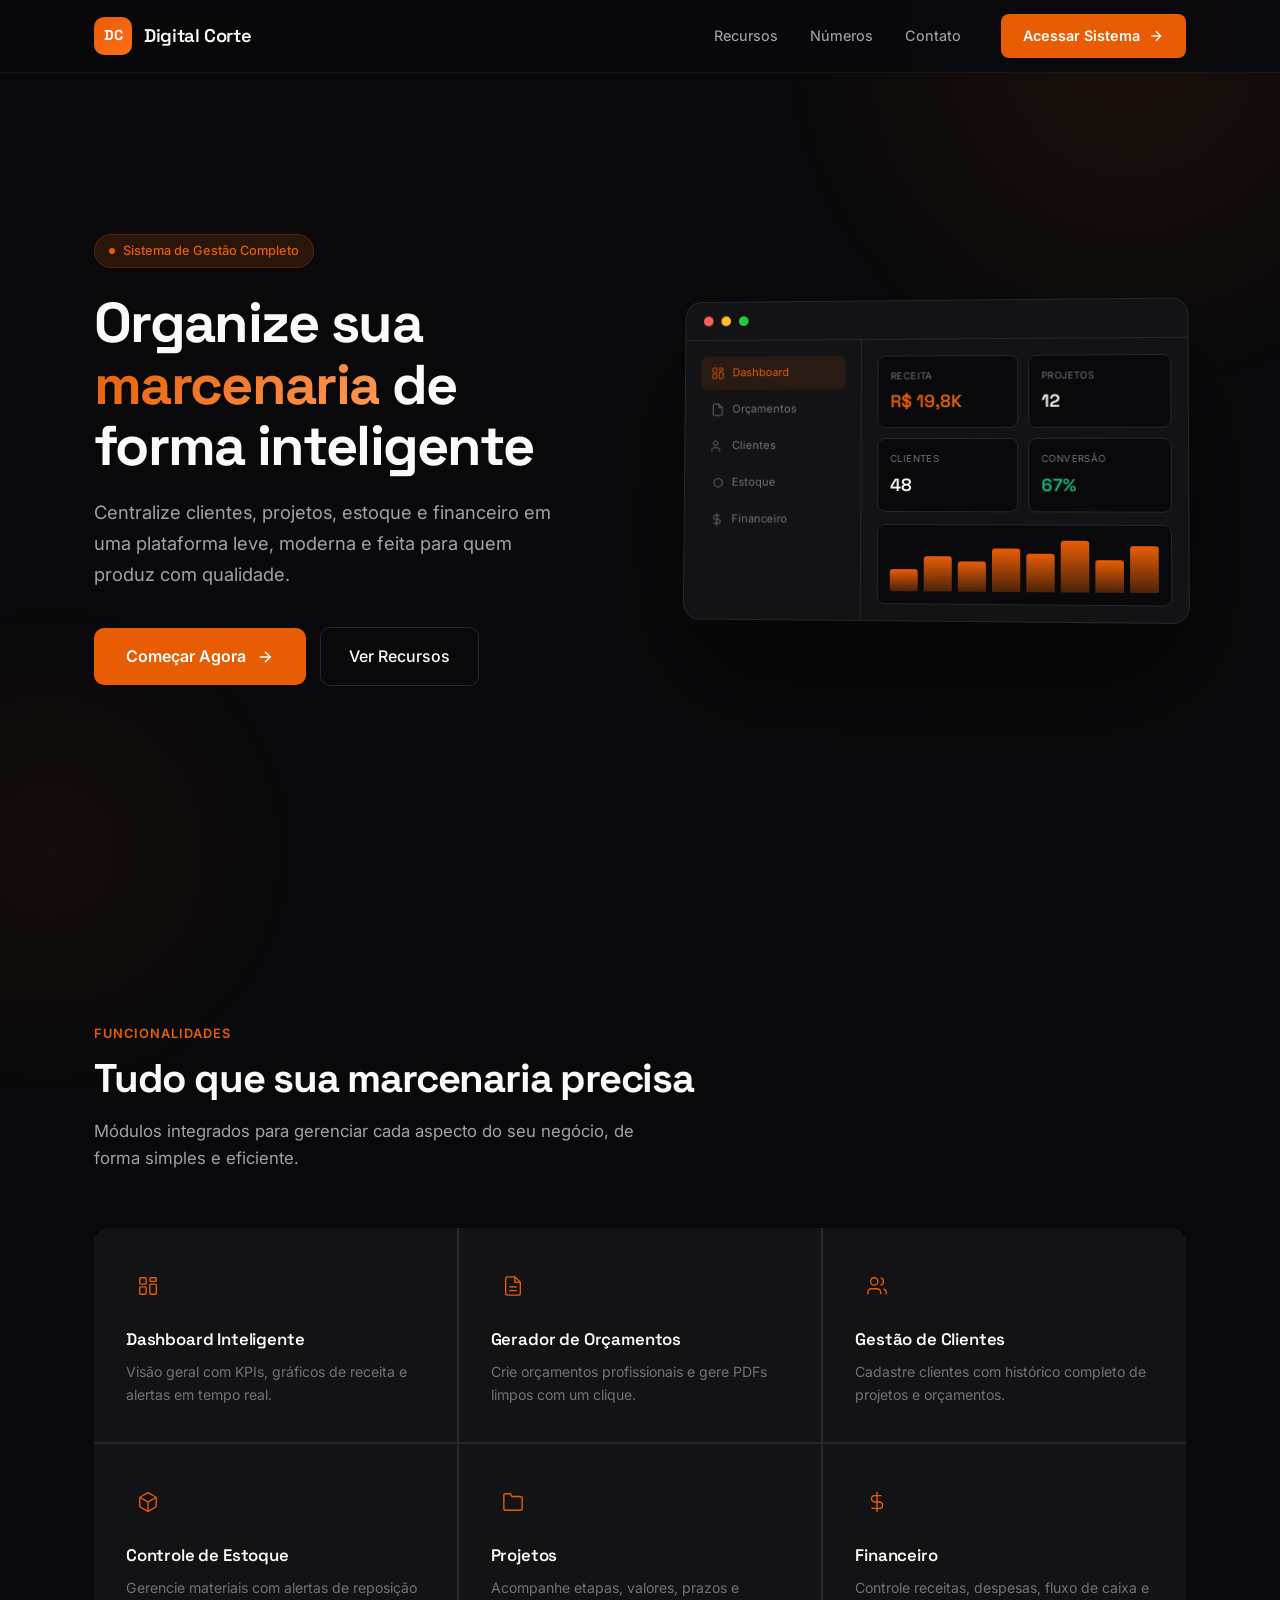
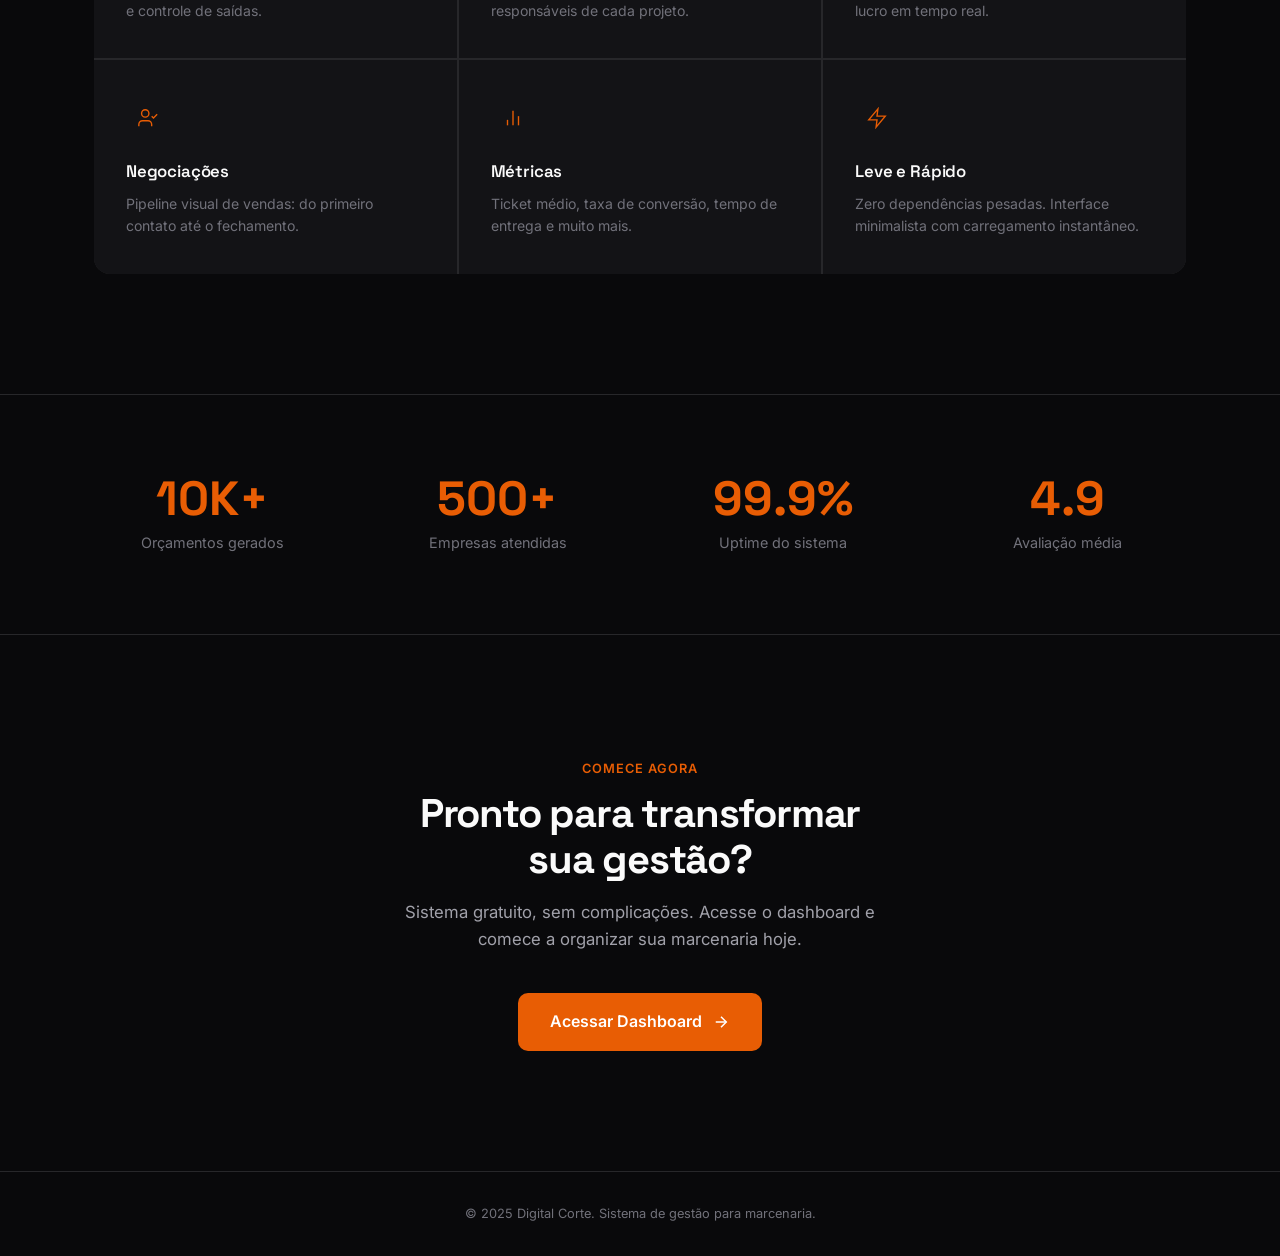
==== index.html @ cd171e59 "Fix: Adicionando pastas modules e shared faltantes para deploy" ====
<!DOCTYPE html>
<html lang="pt-BR">
<head>
    <meta charset="UTF-8">
    <meta name="viewport" content="width=device-width, initial-scale=1.0">
    <title>Digital Corte — Sistema de Gestão para Marcenaria</title>
    <meta name="description" content="Gerencie sua marcenaria com eficiência. Controle clientes, projetos, estoque, financeiro e orçamentos em um sistema moderno, leve e profissional.">
    <link rel="stylesheet" href="landing.css">
</head>
<body>
    <div class="ambient-glow"></div>
    <div class="ambient-glow-2"></div>

    <!-- Header -->
    <header class="landing-header">
        <div class="container">
            <a href="#" class="landing-logo">
                <div class="landing-logo-mark">DC</div>
                <span class="landing-logo-text">Digital Corte</span>
            </a>
            <nav class="landing-nav">
                <ul class="landing-nav-links">
                    <li><a href="#features">Recursos</a></li>
                    <li><a href="#stats">Números</a></li>
                    <li><a href="#cta">Contato</a></li>
                </ul>
                <a href="dashboard.html" class="landing-cta-btn">
                    Acessar Sistema
                    <svg viewBox="0 0 24 24" width="16" height="16" fill="none" stroke="currentColor" stroke-width="2"><path d="M5 12h14"/><path d="m12 5 7 7-7 7"/></svg>
                </a>
            </nav>
        </div>
    </header>

    <!-- Hero -->
    <section class="hero">
        <div class="container">
            <div class="hero-inner">
                <div class="hero-text">
                    <div class="hero-badge">Sistema de Gestão Completo</div>
                    <h1>Organize sua <span class="gradient-text">marcenaria</span> de forma inteligente</h1>
                    <p class="hero-desc">Centralize clientes, projetos, estoque e financeiro em uma plataforma leve, moderna e feita para quem produz com qualidade.</p>
                    <div class="hero-actions">
                        <a href="dashboard.html" class="btn-hero-primary">
                            Começar Agora
                            <svg viewBox="0 0 24 24" fill="none" stroke="currentColor" stroke-width="2"><path d="M5 12h14"/><path d="m12 5 7 7-7 7"/></svg>
                        </a>
                        <a href="#features" class="btn-hero-secondary">
                            Ver Recursos
                        </a>
                    </div>
                </div>
                <div class="hero-visual">
                    <div class="hero-mockup">
                        <div class="mockup-titlebar">
                            <span class="mockup-dot dot-r"></span>
                            <span class="mockup-dot dot-y"></span>
                            <span class="mockup-dot dot-g"></span>
                        </div>
                        <div class="mockup-content">
                            <div class="mockup-sidebar">
                                <div class="mockup-nav-item active">
                                    <svg viewBox="0 0 24 24" width="14" height="14" fill="none" stroke="currentColor" stroke-width="1.5"><rect x="3" y="3" width="7" height="7" rx="1"/><rect x="14" y="3" width="7" height="4" rx="1"/><rect x="14" y="10" width="7" height="11" rx="1"/><rect x="3" y="13" width="7" height="8" rx="1"/></svg>
                                    Dashboard
                                </div>
                                <div class="mockup-nav-item">
                                    <svg viewBox="0 0 24 24" width="14" height="14" fill="none" stroke="currentColor" stroke-width="1.5"><path d="M14 2H6a2 2 0 0 0-2 2v16a2 2 0 0 0 2 2h12a2 2 0 0 0 2-2V8Z"/><path d="M14 2v6h6"/></svg>
                                    Orçamentos
                                </div>
                                <div class="mockup-nav-item">
                                    <svg viewBox="0 0 24 24" width="14" height="14" fill="none" stroke="currentColor" stroke-width="1.5"><path d="M16 21v-2a4 4 0 0 0-4-4H6a4 4 0 0 0-4 4v2"/><circle cx="9" cy="7" r="4"/></svg>
                                    Clientes
                                </div>
                                <div class="mockup-nav-item">
                                    <svg viewBox="0 0 24 24" width="14" height="14" fill="none" stroke="currentColor" stroke-width="1.5"><path d="M21 16V8l-7-4-7 4v8l7 4 7-4z"/></svg>
                                    Estoque
                                </div>
                                <div class="mockup-nav-item">
                                    <svg viewBox="0 0 24 24" width="14" height="14" fill="none" stroke="currentColor" stroke-width="1.5"><line x1="12" y1="1" x2="12" y2="23"/><path d="M17 5H9.5a3.5 3.5 0 0 0 0 7h5a3.5 3.5 0 0 1 0 7H6"/></svg>
                                    Financeiro
                                </div>
                            </div>
                            <div class="mockup-main">
                                <div class="mockup-kpis">
                                    <div class="mockup-kpi">
                                        <div class="mockup-kpi-label">Receita</div>
                                        <div class="mockup-kpi-value" style="color:var(--accent)">R$ 19,8K</div>
                                    </div>
                                    <div class="mockup-kpi">
                                        <div class="mockup-kpi-label">Projetos</div>
                                        <div class="mockup-kpi-value">12</div>
                                    </div>
                                    <div class="mockup-kpi">
                                        <div class="mockup-kpi-label">Clientes</div>
                                        <div class="mockup-kpi-value">48</div>
                                    </div>
                                    <div class="mockup-kpi">
                                        <div class="mockup-kpi-label">Conversão</div>
                                        <div class="mockup-kpi-value" style="color:#10b981">67%</div>
                                    </div>
                                </div>
                                <div class="mockup-chart">
                                    <div class="mockup-bar" style="height:40%"></div>
                                    <div class="mockup-bar" style="height:65%;animation-delay:0.1s"></div>
                                    <div class="mockup-bar" style="height:55%;animation-delay:0.2s"></div>
                                    <div class="mockup-bar" style="height:80%;animation-delay:0.3s"></div>
                                    <div class="mockup-bar" style="height:70%;animation-delay:0.4s"></div>
                                    <div class="mockup-bar" style="height:95%;animation-delay:0.5s"></div>
                                    <div class="mockup-bar" style="height:60%;animation-delay:0.6s"></div>
                                    <div class="mockup-bar" style="height:85%;animation-delay:0.7s"></div>
                                </div>
                            </div>
                        </div>
                    </div>
                </div>
            </div>
        </div>
    </section>

    <!-- Features -->
    <section class="features" id="features">
        <div class="container">
            <div class="section-label">Funcionalidades</div>
            <h2 class="section-title">Tudo que sua marcenaria precisa</h2>
            <p class="section-desc">Módulos integrados para gerenciar cada aspecto do seu negócio, de forma simples e eficiente.</p>

            <div class="features-grid">
                <div class="feature-item">
                    <div class="feature-item-icon">
                        <svg viewBox="0 0 24 24" fill="none" stroke="currentColor" stroke-width="1.5"><rect x="3" y="3" width="7" height="7" rx="1"/><rect x="14" y="3" width="7" height="4" rx="1"/><rect x="14" y="10" width="7" height="11" rx="1"/><rect x="3" y="13" width="7" height="8" rx="1"/></svg>
                    </div>
                    <h3>Dashboard Inteligente</h3>
                    <p>Visão geral com KPIs, gráficos de receita e alertas em tempo real.</p>
                </div>
                <div class="feature-item">
                    <div class="feature-item-icon">
                        <svg viewBox="0 0 24 24" fill="none" stroke="currentColor" stroke-width="1.5"><path d="M14 2H6a2 2 0 0 0-2 2v16a2 2 0 0 0 2 2h12a2 2 0 0 0 2-2V8Z"/><path d="M14 2v6h6"/><path d="M16 13H8"/><path d="M16 17H8"/></svg>
                    </div>
                    <h3>Gerador de Orçamentos</h3>
                    <p>Crie orçamentos profissionais e gere PDFs limpos com um clique.</p>
                </div>
                <div class="feature-item">
                    <div class="feature-item-icon">
                        <svg viewBox="0 0 24 24" fill="none" stroke="currentColor" stroke-width="1.5"><path d="M16 21v-2a4 4 0 0 0-4-4H6a4 4 0 0 0-4 4v2"/><circle cx="9" cy="7" r="4"/><path d="M22 21v-2a4 4 0 0 0-3-3.87"/><path d="M16 3.13a4 4 0 0 1 0 7.75"/></svg>
                    </div>
                    <h3>Gestão de Clientes</h3>
                    <p>Cadastre clientes com histórico completo de projetos e orçamentos.</p>
                </div>
                <div class="feature-item">
                    <div class="feature-item-icon">
                        <svg viewBox="0 0 24 24" fill="none" stroke="currentColor" stroke-width="1.5"><path d="M21 16V8a2 2 0 0 0-1-1.73l-7-4a2 2 0 0 0-2 0l-7 4A2 2 0 0 0 3 8v8a2 2 0 0 0 1 1.73l7 4a2 2 0 0 0 2 0l7-4A2 2 0 0 0 21 16Z"/><path d="m3.27 6.96 8.73 5.05 8.73-5.05"/><path d="M12 22.08V12"/></svg>
                    </div>
                    <h3>Controle de Estoque</h3>
                    <p>Gerencie materiais com alertas de reposição e controle de saídas.</p>
                </div>
                <div class="feature-item">
                    <div class="feature-item-icon">
                        <svg viewBox="0 0 24 24" fill="none" stroke="currentColor" stroke-width="1.5"><path d="M22 19a2 2 0 0 1-2 2H4a2 2 0 0 1-2-2V5a2 2 0 0 1 2-2h5l2 3h9a2 2 0 0 1 2 2z"/></svg>
                    </div>
                    <h3>Projetos</h3>
                    <p>Acompanhe etapas, valores, prazos e responsáveis de cada projeto.</p>
                </div>
                <div class="feature-item">
                    <div class="feature-item-icon">
                        <svg viewBox="0 0 24 24" fill="none" stroke="currentColor" stroke-width="1.5"><line x1="12" y1="1" x2="12" y2="23"/><path d="M17 5H9.5a3.5 3.5 0 0 0 0 7h5a3.5 3.5 0 0 1 0 7H6"/></svg>
                    </div>
                    <h3>Financeiro</h3>
                    <p>Controle receitas, despesas, fluxo de caixa e lucro em tempo real.</p>
                </div>
                <div class="feature-item">
                    <div class="feature-item-icon">
                        <svg viewBox="0 0 24 24" fill="none" stroke="currentColor" stroke-width="1.5"><path d="M16 21v-2a4 4 0 0 0-4-4H6a4 4 0 0 0-4 4v2"/><circle cx="9" cy="7" r="4"/><path d="m22 8-4 4-2-2"/></svg>
                    </div>
                    <h3>Negociações</h3>
                    <p>Pipeline visual de vendas: do primeiro contato até o fechamento.</p>
                </div>
                <div class="feature-item">
                    <div class="feature-item-icon">
                        <svg viewBox="0 0 24 24" fill="none" stroke="currentColor" stroke-width="1.5"><path d="M18 20V10"/><path d="M12 20V4"/><path d="M6 20v-6"/></svg>
                    </div>
                    <h3>Métricas</h3>
                    <p>Ticket médio, taxa de conversão, tempo de entrega e muito mais.</p>
                </div>
                <div class="feature-item">
                    <div class="feature-item-icon">
                        <svg viewBox="0 0 24 24" fill="none" stroke="currentColor" stroke-width="1.5"><path d="M13 2 3 14h9l-1 8 10-12h-9l1-8z"/></svg>
                    </div>
                    <h3>Leve e Rápido</h3>
                    <p>Zero dependências pesadas. Interface minimalista com carregamento instantâneo.</p>
                </div>
            </div>
        </div>
    </section>

    <!-- Stats -->
    <section class="stats" id="stats">
        <div class="container">
            <div class="stats-grid">
                <div>
                    <div class="stat-number">10K+</div>
                    <div class="stat-desc">Orçamentos gerados</div>
                </div>
                <div>
                    <div class="stat-number">500+</div>
                    <div class="stat-desc">Empresas atendidas</div>
                </div>
                <div>
                    <div class="stat-number">99.9%</div>
                    <div class="stat-desc">Uptime do sistema</div>
                </div>
                <div>
                    <div class="stat-number">4.9</div>
                    <div class="stat-desc">Avaliação média</div>
                </div>
            </div>
        </div>
    </section>

    <!-- CTA -->
    <section class="cta" id="cta">
        <div class="container">
            <div class="section-label" style="justify-content:center">Comece Agora</div>
            <h2 class="section-title">Pronto para transformar<br>sua gestão?</h2>
            <p class="section-desc">Sistema gratuito, sem complicações. Acesse o dashboard e comece a organizar sua marcenaria hoje.</p>
            <a href="dashboard.html" class="btn-hero-primary">
                Acessar Dashboard
                <svg viewBox="0 0 24 24" fill="none" stroke="currentColor" stroke-width="2"><path d="M5 12h14"/><path d="m12 5 7 7-7 7"/></svg>
            </a>
        </div>
    </section>

    <!-- Footer -->
    <footer class="landing-footer">
        <div class="container">
            <p>© 2025 Digital Corte. Sistema de gestão para marcenaria.</p>
        </div>
    </footer>
</body>
</html>
---- landing.css ----
/* ===========================================
   DIGITAL CORTE — Landing Page Styles
   =========================================== */

@import url('https://fonts.googleapis.com/css2?family=Inter:wght@300;400;500;600;700&family=Space+Grotesk:wght@500;600;700&display=swap');

:root {
  --bg: #09090b;
  --surface: #131316;
  --border: #27272a;
  --accent: #e85d04;
  --accent-hover: #ff6d1a;
  --accent-glow: rgba(232, 93, 4, 0.15);
  --text: #fafafa;
  --text-secondary: #a1a1aa;
  --text-muted: #71717a;
}

*, *::before, *::after {
  margin: 0; padding: 0; box-sizing: border-box;
}

html {
  font-size: 16px;
  scroll-behavior: smooth;
}

body {
  font-family: 'Inter', -apple-system, BlinkMacSystemFont, sans-serif;
  background: var(--bg);
  color: var(--text);
  line-height: 1.6;
  overflow-x: hidden;
  -webkit-font-smoothing: antialiased;
}

.container {
  max-width: 1140px;
  margin: 0 auto;
  padding: 0 24px;
}

/* ── Ambient Effects ── */
.ambient-glow {
  position: fixed;
  width: 700px;
  height: 700px;
  background: radial-gradient(circle, rgba(232, 93, 4, 0.08) 0%, transparent 70%);
  top: -300px;
  right: -200px;
  pointer-events: none;
  z-index: 0;
}

.ambient-glow-2 {
  position: fixed;
  width: 500px;
  height: 500px;
  background: radial-gradient(circle, rgba(232, 93, 4, 0.05) 0%, transparent 70%);
  bottom: -200px;
  left: -200px;
  pointer-events: none;
  z-index: 0;
}

/* ── Header ── */
.landing-header {
  position: fixed;
  top: 0; left: 0; right: 0;
  z-index: 100;
  background: rgba(9, 9, 11, 0.85);
  backdrop-filter: blur(20px);
  border-bottom: 1px solid rgba(39, 39, 42, 0.5);
}

.landing-header .container {
  display: flex;
  align-items: center;
  justify-content: space-between;
  height: 72px;
}

.landing-logo {
  display: flex;
  align-items: center;
  gap: 12px;
  text-decoration: none;
}

.landing-logo-mark {
  width: 38px;
  height: 38px;
  background: linear-gradient(135deg, var(--accent), var(--accent-hover));
  border-radius: 10px;
  display: flex;
  align-items: center;
  justify-content: center;
  font-family: 'Space Grotesk', sans-serif;
  font-weight: 700;
  font-size: 0.9rem;
  color: white;
}

.landing-logo-text {
  font-family: 'Space Grotesk', sans-serif;
  font-weight: 600;
  font-size: 1.15rem;
  color: var(--text);
  letter-spacing: -0.02em;
}

.landing-nav {
  display: flex;
  align-items: center;
  gap: 40px;
}

.landing-nav-links {
  display: flex;
  gap: 32px;
  list-style: none;
}

.landing-nav-links a {
  color: var(--text-secondary);
  text-decoration: none;
  font-size: 0.9rem;
  font-weight: 450;
  transition: color 0.2s;
}

.landing-nav-links a:hover {
  color: var(--text);
}

.landing-cta-btn {
  display: inline-flex;
  align-items: center;
  gap: 8px;
  padding: 10px 22px;
  background: var(--accent);
  color: white;
  text-decoration: none;
  border-radius: 8px;
  font-size: 0.9rem;
  font-weight: 600;
  transition: all 0.2s;
}

.landing-cta-btn:hover {
  background: var(--accent-hover);
  transform: translateY(-1px);
  box-shadow: 0 8px 32px rgba(232, 93, 4, 0.25);
}

/* ── Hero ── */
.hero {
  min-height: 100vh;
  display: flex;
  align-items: center;
  padding: 100px 0 80px;
  position: relative;
  z-index: 1;
}

.hero-inner {
  display: grid;
  grid-template-columns: 1fr 1fr;
  gap: 80px;
  align-items: center;
}

.hero-badge {
  display: inline-flex;
  align-items: center;
  gap: 8px;
  padding: 6px 14px;
  background: var(--accent-glow);
  border: 1px solid rgba(232, 93, 4, 0.2);
  border-radius: 20px;
  font-size: 0.8rem;
  font-weight: 500;
  color: var(--accent);
  margin-bottom: 24px;
}

.hero-badge::before {
  content: '';
  width: 6px;
  height: 6px;
  border-radius: 50%;
  background: var(--accent);
  animation: pulse-dot 2s ease infinite;
}

@keyframes pulse-dot {
  0%, 100% { opacity: 1; }
  50% { opacity: 0.4; }
}

.hero h1 {
  font-family: 'Space Grotesk', sans-serif;
  font-size: 3.5rem;
  font-weight: 700;
  line-height: 1.1;
  letter-spacing: -0.03em;
  margin-bottom: 20px;
}

.hero h1 .gradient-text {
  background: linear-gradient(135deg, var(--accent) 0%, #ff9a56 50%, var(--accent-hover) 100%);
  background-size: 200% 200%;
  -webkit-background-clip: text;
  -webkit-text-fill-color: transparent;
  background-clip: text;
  animation: gradient-shift 4s ease infinite;
}

@keyframes gradient-shift {
  0%, 100% { background-position: 0% 50%; }
  50% { background-position: 100% 50%; }
}

.hero-desc {
  font-size: 1.15rem;
  color: var(--text-secondary);
  max-width: 480px;
  margin-bottom: 36px;
  line-height: 1.7;
}

.hero-actions {
  display: flex;
  gap: 14px;
  align-items: center;
}

.btn-hero-primary {
  display: inline-flex;
  align-items: center;
  gap: 10px;
  padding: 16px 32px;
  background: var(--accent);
  color: white;
  text-decoration: none;
  border-radius: 10px;
  font-size: 1rem;
  font-weight: 600;
  transition: all 0.25s;
}

.btn-hero-primary:hover {
  background: var(--accent-hover);
  transform: translateY(-2px);
  box-shadow: 0 16px 48px rgba(232, 93, 4, 0.3);
}

.btn-hero-primary svg {
  width: 18px;
  height: 18px;
}

.btn-hero-secondary {
  display: inline-flex;
  align-items: center;
  gap: 8px;
  padding: 16px 28px;
  background: transparent;
  border: 1px solid var(--border);
  color: var(--text);
  text-decoration: none;
  border-radius: 10px;
  font-size: 1rem;
  font-weight: 500;
  transition: all 0.2s;
}

.btn-hero-secondary:hover {
  border-color: var(--text-muted);
  background: var(--surface);
}

/* Hero Visual */
.hero-visual {
  position: relative;
}

.hero-mockup {
  background: var(--surface);
  border: 1px solid var(--border);
  border-radius: 16px;
  overflow: hidden;
  transform: perspective(1200px) rotateY(-4deg) rotateX(2deg);
  box-shadow: 0 60px 120px rgba(0, 0, 0, 0.5);
  transition: transform 0.4s ease;
}

.hero-mockup:hover {
  transform: perspective(1200px) rotateY(-1deg) rotateX(1deg);
}

.mockup-titlebar {
  display: flex;
  align-items: center;
  gap: 8px;
  padding: 14px 18px;
  border-bottom: 1px solid var(--border);
}

.mockup-dot {
  width: 10px;
  height: 10px;
  border-radius: 50%;
}

.dot-r { background: #ff5f57; }
.dot-y { background: #febc2e; }
.dot-g { background: #28c840; }

.mockup-content {
  display: grid;
  grid-template-columns: 180px 1fr;
}

.mockup-sidebar {
  padding: 16px;
  border-right: 1px solid var(--border);
}

.mockup-nav-item {
  display: flex;
  align-items: center;
  gap: 8px;
  padding: 8px 10px;
  border-radius: 6px;
  font-size: 0.7rem;
  color: var(--text-muted);
  margin-bottom: 3px;
}

.mockup-nav-item.active {
  background: rgba(232, 93, 4, 0.1);
  color: var(--accent);
}

.mockup-main {
  padding: 16px;
}

.mockup-kpis {
  display: grid;
  grid-template-columns: 1fr 1fr;
  gap: 10px;
  margin-bottom: 12px;
}

.mockup-kpi {
  background: var(--bg);
  border: 1px solid var(--border);
  border-radius: 8px;
  padding: 12px;
}

.mockup-kpi-label {
  font-size: 0.6rem;
  color: var(--text-muted);
  text-transform: uppercase;
  letter-spacing: 0.04em;
}

.mockup-kpi-value {
  font-family: 'Space Grotesk', sans-serif;
  font-size: 1.1rem;
  font-weight: 600;
  margin-top: 4px;
}

.mockup-chart {
  background: var(--bg);
  border: 1px solid var(--border);
  border-radius: 8px;
  height: 80px;
  display: flex;
  align-items: flex-end;
  padding: 12px;
  gap: 6px;
}

.mockup-bar {
  flex: 1;
  background: linear-gradient(to top, rgba(232, 93, 4, 0.3), var(--accent));
  border-radius: 3px 3px 0 0;
  animation: bar-grow 1.5s ease-out forwards;
  transform-origin: bottom;
}

@keyframes bar-grow {
  from { transform: scaleY(0); }
  to { transform: scaleY(1); }
}

/* ── Features ── */
.features {
  padding: 120px 0;
  position: relative;
  z-index: 1;
}

.section-label {
  display: inline-flex;
  align-items: center;
  gap: 8px;
  font-size: 0.8rem;
  font-weight: 600;
  color: var(--accent);
  text-transform: uppercase;
  letter-spacing: 0.08em;
  margin-bottom: 12px;
}

.section-title {
  font-family: 'Space Grotesk', sans-serif;
  font-size: 2.5rem;
  font-weight: 700;
  letter-spacing: -0.03em;
  margin-bottom: 16px;
  line-height: 1.15;
}

.section-desc {
  font-size: 1.05rem;
  color: var(--text-secondary);
  max-width: 560px;
  margin-bottom: 56px;
}

.features-grid {
  display: grid;
  grid-template-columns: repeat(3, 1fr);
  gap: 2px;
  background: var(--border);
  border-radius: 16px;
  overflow: hidden;
}

.feature-item {
  background: var(--surface);
  padding: 36px 32px;
  transition: background 0.3s;
  cursor: default;
}

.feature-item:hover {
  background: #18181f;
}

.feature-item-icon {
  width: 44px;
  height: 44px;
  border-radius: 10px;
  display: flex;
  align-items: center;
  justify-content: center;
  margin-bottom: 18px;
  color: var(--accent);
}

.feature-item-icon svg {
  width: 22px;
  height: 22px;
}

.feature-item h3 {
  font-family: 'Space Grotesk', sans-serif;
  font-size: 1.05rem;
  font-weight: 600;
  margin-bottom: 8px;
  letter-spacing: -0.01em;
}

.feature-item p {
  font-size: 0.88rem;
  color: var(--text-muted);
  line-height: 1.6;
}

/* ── Stats ── */
.stats {
  padding: 80px 0;
  border-top: 1px solid var(--border);
  border-bottom: 1px solid var(--border);
  position: relative;
  z-index: 1;
}

.stats-grid {
  display: grid;
  grid-template-columns: repeat(4, 1fr);
  gap: 48px;
  text-align: center;
}

.stat-number {
  font-family: 'Space Grotesk', sans-serif;
  font-size: 3rem;
  font-weight: 700;
  color: var(--accent);
  line-height: 1;
  margin-bottom: 8px;
}

.stat-desc {
  font-size: 0.9rem;
  color: var(--text-muted);
}

/* ── CTA ── */
.cta {
  padding: 120px 0;
  text-align: center;
  position: relative;
  z-index: 1;
}

.cta .section-title {
  text-align: center;
  max-width: 500px;
  margin: 0 auto 16px;
}

.cta .section-desc {
  max-width: 500px;
  margin: 0 auto 40px;
  text-align: center;
}

/* ── Footer ── */
.landing-footer {
  padding: 32px 0;
  border-top: 1px solid var(--border);
  text-align: center;
  position: relative;
  z-index: 1;
}

.landing-footer p {
  font-size: 0.8rem;
  color: var(--text-muted);
}

/* ── Responsive ── */
@media (max-width: 900px) {
  .hero-inner {
    grid-template-columns: 1fr;
    text-align: center;
  }

  .hero h1 { font-size: 2.5rem; }
  .hero-desc { margin: 0 auto 36px; }
  .hero-actions { justify-content: center; }
  .hero-visual { display: none; }
  .features-grid { grid-template-columns: 1fr; }
  .stats-grid { grid-template-columns: 1fr 1fr; gap: 32px; }
  .landing-nav-links { display: none; }
  .section-title { font-size: 2rem; }
}

@media (max-width: 480px) {
  .hero-actions { flex-direction: column; }
  .stats-grid { grid-template-columns: 1fr; }
}
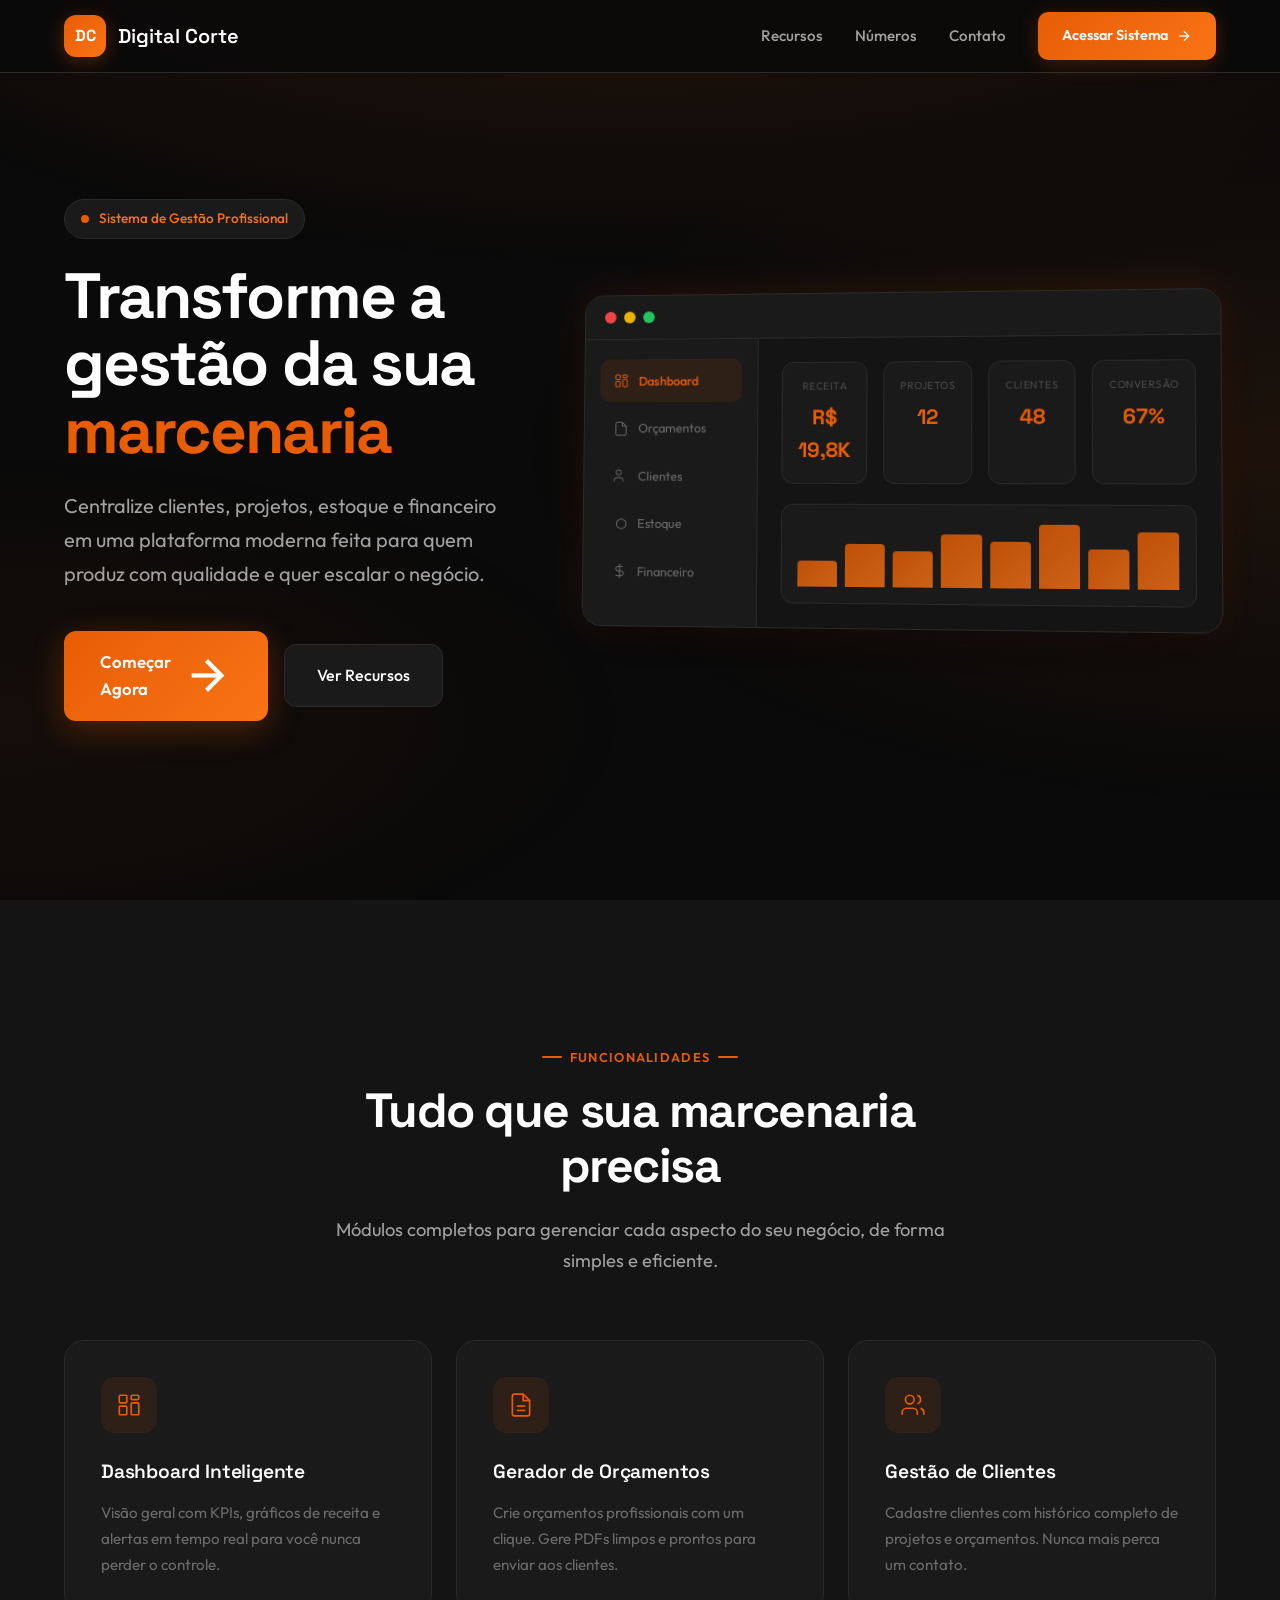
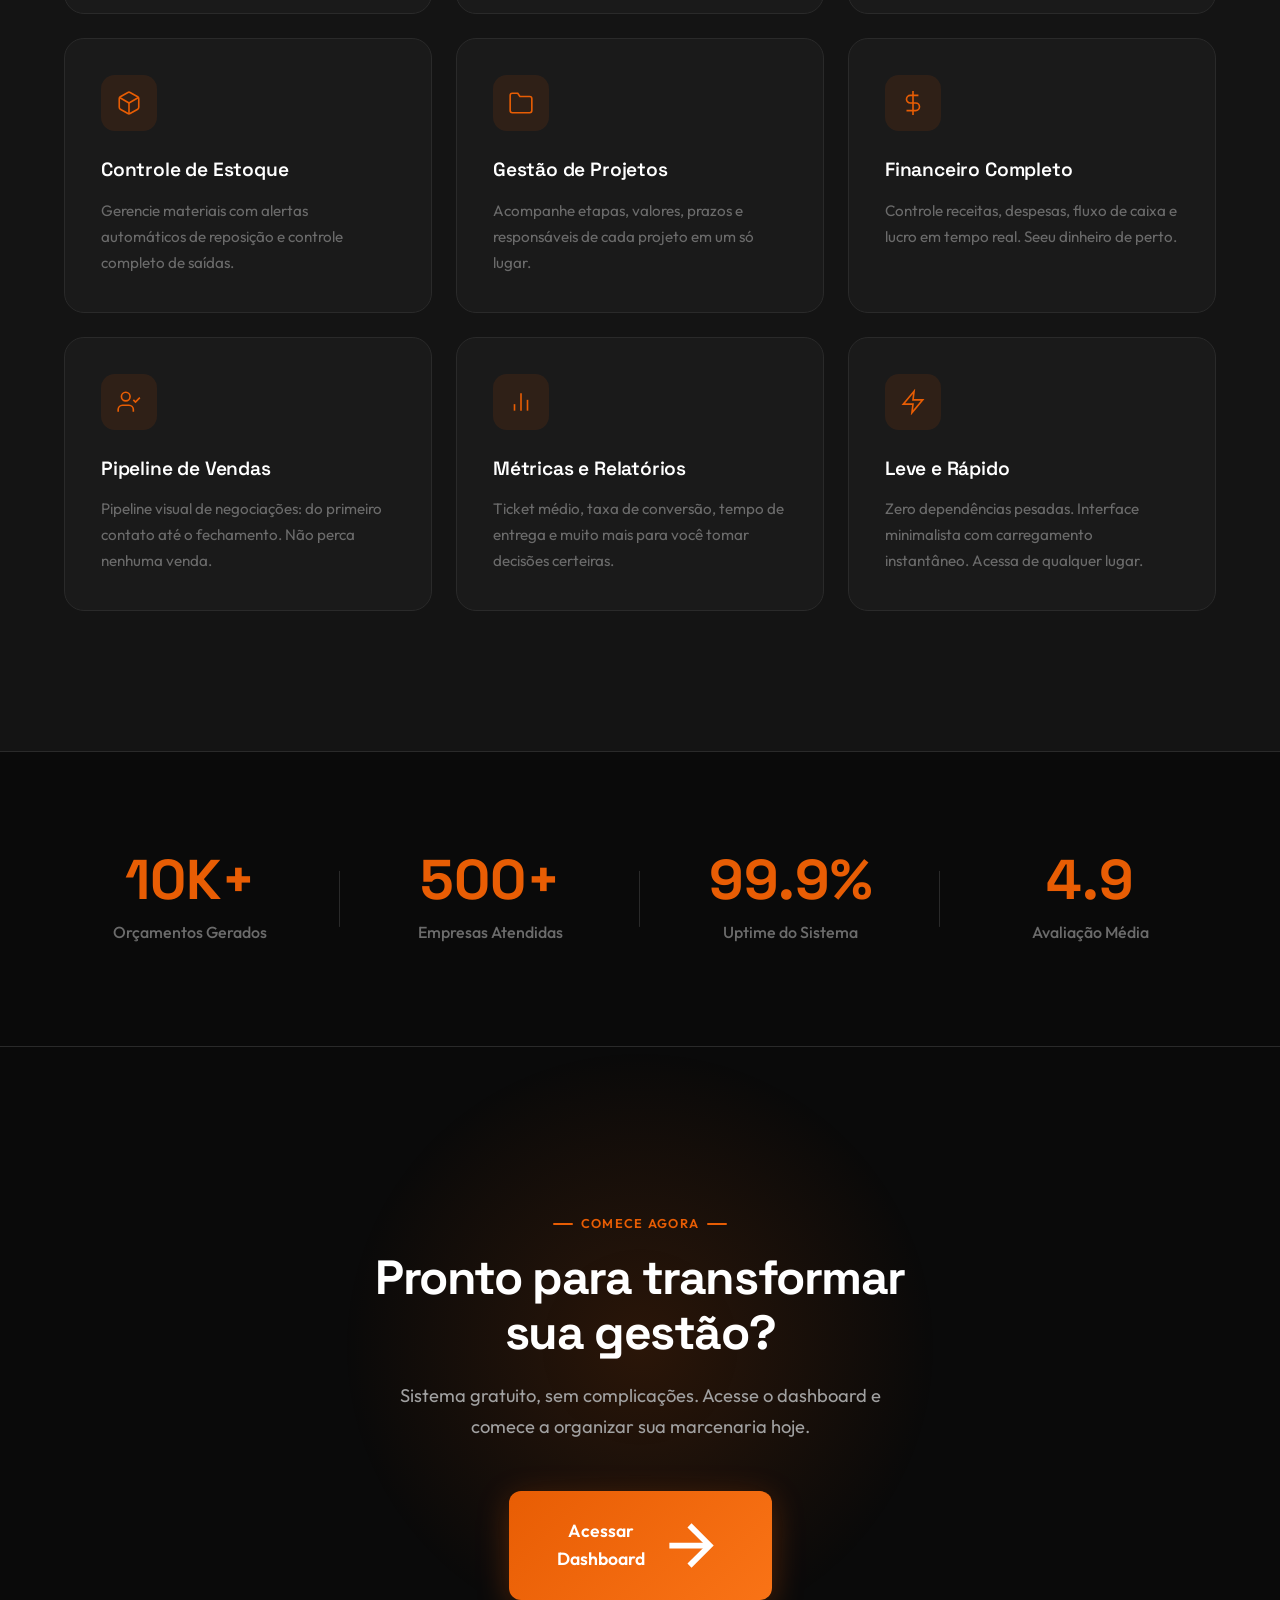
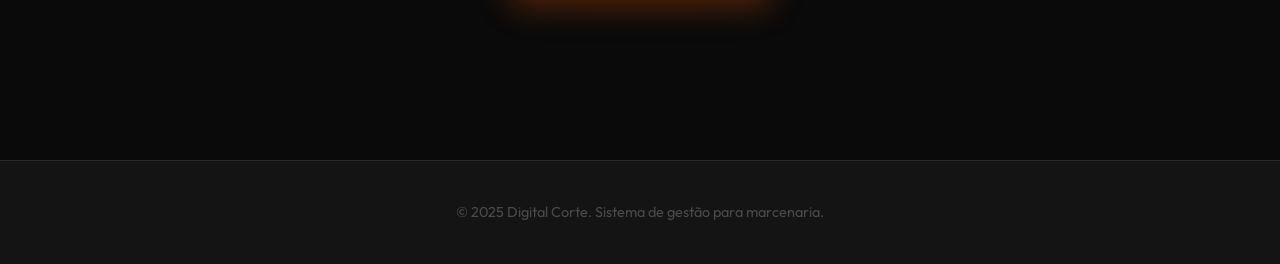
==== commit a5e5e214: "Complete redesign: premium solid UI, new color palette, improved UX" ====
--- a/index.html
+++ b/index.html
@@ -3,14 +3,13 @@
 <head>
     <meta charset="UTF-8">
     <meta name="viewport" content="width=device-width, initial-scale=1.0">
+    <link rel="icon" href="data:image/svg+xml,<svg xmlns='http://www.w3.org/2000/svg' viewBox='0 0 100 100'><rect fill='%23e85d04' rx='15' width='100' height='100'/><text y='.9em' x='50%' dominant-baseline='middle' text-anchor='middle' font-size='55' font-weight='bold' fill='white'>DC</text></svg>">
     <title>Digital Corte — Sistema de Gestão para Marcenaria</title>
     <meta name="description" content="Gerencie sua marcenaria com eficiência. Controle clientes, projetos, estoque, financeiro e orçamentos em um sistema moderno, leve e profissional.">
     <link rel="stylesheet" href="landing.css">
+    <link rel="icon" href="data:image/svg+xml,<svg xmlns='http://www.w3.org/2000/svg' viewBox='0 0 100 100'><rect fill='%23e85d04' rx='15' width='100' height='100'/><text y='.9em' x='50%' dominant-baseline='middle' text-anchor='middle' font-size='55' font-weight='bold' fill='white'>DC</text></svg>">
 </head>
 <body>
-    <div class="ambient-glow"></div>
-    <div class="ambient-glow-2"></div>
-
     <!-- Header -->
     <header class="landing-header">
         <div class="container">
@@ -20,9 +19,9 @@
             </a>
             <nav class="landing-nav">
                 <ul class="landing-nav-links">
-                    <li><a href="#features">Recursos</a></li>
-                    <li><a href="#stats">Números</a></li>
-                    <li><a href="#cta">Contato</a></li>
+                    <li><a href="#recursos">Recursos</a></li>
+                    <li><a href="#numeros">Números</a></li>
+                    <li><a href="#contato">Contato</a></li>
                 </ul>
                 <a href="dashboard.html" class="landing-cta-btn">
                     Acessar Sistema
@@ -37,15 +36,15 @@
         <div class="container">
             <div class="hero-inner">
                 <div class="hero-text">
-                    <div class="hero-badge">Sistema de Gestão Completo</div>
-                    <h1>Organize sua <span class="gradient-text">marcenaria</span> de forma inteligente</h1>
-                    <p class="hero-desc">Centralize clientes, projetos, estoque e financeiro em uma plataforma leve, moderna e feita para quem produz com qualidade.</p>
+                    <div class="hero-badge">Sistema de Gestão Profissional</div>
+                    <h1>Transforme a gestão da sua <span>marcenaria</span></h1>
+                    <p class="hero-desc">Centralize clientes, projetos, estoque e financeiro em uma plataforma moderna feita para quem produz com qualidade e quer escalar o negócio.</p>
                     <div class="hero-actions">
                         <a href="dashboard.html" class="btn-hero-primary">
                             Começar Agora
                             <svg viewBox="0 0 24 24" fill="none" stroke="currentColor" stroke-width="2"><path d="M5 12h14"/><path d="m12 5 7 7-7 7"/></svg>
                         </a>
-                        <a href="#features" class="btn-hero-secondary">
+                        <a href="#recursos" class="btn-hero-secondary">
                             Ver Recursos
                         </a>
                     </div>
@@ -60,23 +59,23 @@
                         <div class="mockup-content">
                             <div class="mockup-sidebar">
                                 <div class="mockup-nav-item active">
-                                    <svg viewBox="0 0 24 24" width="14" height="14" fill="none" stroke="currentColor" stroke-width="1.5"><rect x="3" y="3" width="7" height="7" rx="1"/><rect x="14" y="3" width="7" height="4" rx="1"/><rect x="14" y="10" width="7" height="11" rx="1"/><rect x="3" y="13" width="7" height="8" rx="1"/></svg>
+                                    <svg viewBox="0 0 24 24" width="16" height="16" fill="none" stroke="currentColor" stroke-width="1.5"><rect x="3" y="3" width="7" height="7" rx="1"/><rect x="14" y="3" width="7" height="4" rx="1"/><rect x="14" y="10" width="7" height="11" rx="1"/><rect x="3" y="13" width="7" height="8" rx="1"/></svg>
                                     Dashboard
                                 </div>
                                 <div class="mockup-nav-item">
-                                    <svg viewBox="0 0 24 24" width="14" height="14" fill="none" stroke="currentColor" stroke-width="1.5"><path d="M14 2H6a2 2 0 0 0-2 2v16a2 2 0 0 0 2 2h12a2 2 0 0 0 2-2V8Z"/><path d="M14 2v6h6"/></svg>
+                                    <svg viewBox="0 0 24 24" width="16" height="16" fill="none" stroke="currentColor" stroke-width="1.5"><path d="M14 2H6a2 2 0 0 0-2 2v16a2 2 0 0 0 2 2h12a2 2 0 0 0 2-2V8Z"/><path d="M14 2v6h6"/></svg>
                                     Orçamentos
                                 </div>
                                 <div class="mockup-nav-item">
-                                    <svg viewBox="0 0 24 24" width="14" height="14" fill="none" stroke="currentColor" stroke-width="1.5"><path d="M16 21v-2a4 4 0 0 0-4-4H6a4 4 0 0 0-4 4v2"/><circle cx="9" cy="7" r="4"/></svg>
+                                    <svg viewBox="0 0 24 24" width="16" height="16" fill="none" stroke="currentColor" stroke-width="1.5"><path d="M16 21v-2a4 4 0 0 0-4-4H6a4 4 0 0 0-4 4v2"/><circle cx="9" cy="7" r="4"/></svg>
                                     Clientes
                                 </div>
                                 <div class="mockup-nav-item">
-                                    <svg viewBox="0 0 24 24" width="14" height="14" fill="none" stroke="currentColor" stroke-width="1.5"><path d="M21 16V8l-7-4-7 4v8l7 4 7-4z"/></svg>
+                                    <svg viewBox="0 0 24 24" width="16" height="16" fill="none" stroke="currentColor" stroke-width="1.5"><path d="M21 16V8l-7-4-7 4v8l7 4 7-4z"/></svg>
                                     Estoque
                                 </div>
                                 <div class="mockup-nav-item">
-                                    <svg viewBox="0 0 24 24" width="14" height="14" fill="none" stroke="currentColor" stroke-width="1.5"><line x1="12" y1="1" x2="12" y2="23"/><path d="M17 5H9.5a3.5 3.5 0 0 0 0 7h5a3.5 3.5 0 0 1 0 7H6"/></svg>
+                                    <svg viewBox="0 0 24 24" width="16" height="16" fill="none" stroke="currentColor" stroke-width="1.5"><line x1="12" y1="1" x2="12" y2="23"/><path d="M17 5H9.5a3.5 3.5 0 0 0 0 7h5a3.5 3.5 0 0 1 0 7H6"/></svg>
                                     Financeiro
                                 </div>
                             </div>
@@ -84,7 +83,7 @@
                                 <div class="mockup-kpis">
                                     <div class="mockup-kpi">
                                         <div class="mockup-kpi-label">Receita</div>
-                                        <div class="mockup-kpi-value" style="color:var(--accent)">R$ 19,8K</div>
+                                        <div class="mockup-kpi-value">R$ 19,8K</div>
                                     </div>
                                     <div class="mockup-kpi">
                                         <div class="mockup-kpi-label">Projetos</div>
@@ -96,18 +95,18 @@
                                     </div>
                                     <div class="mockup-kpi">
                                         <div class="mockup-kpi-label">Conversão</div>
-                                        <div class="mockup-kpi-value" style="color:#10b981">67%</div>
+                                        <div class="mockup-kpi-value">67%</div>
                                     </div>
                                 </div>
                                 <div class="mockup-chart">
                                     <div class="mockup-bar" style="height:40%"></div>
-                                    <div class="mockup-bar" style="height:65%;animation-delay:0.1s"></div>
-                                    <div class="mockup-bar" style="height:55%;animation-delay:0.2s"></div>
-                                    <div class="mockup-bar" style="height:80%;animation-delay:0.3s"></div>
-                                    <div class="mockup-bar" style="height:70%;animation-delay:0.4s"></div>
-                                    <div class="mockup-bar" style="height:95%;animation-delay:0.5s"></div>
-                                    <div class="mockup-bar" style="height:60%;animation-delay:0.6s"></div>
-                                    <div class="mockup-bar" style="height:85%;animation-delay:0.7s"></div>
+                                    <div class="mockup-bar" style="height:65%"></div>
+                                    <div class="mockup-bar" style="height:55%"></div>
+                                    <div class="mockup-bar" style="height:80%"></div>
+                                    <div class="mockup-bar" style="height:70%"></div>
+                                    <div class="mockup-bar" style="height:95%"></div>
+                                    <div class="mockup-bar" style="height:60%"></div>
+                                    <div class="mockup-bar" style="height:85%"></div>
                                 </div>
                             </div>
                         </div>
@@ -118,11 +117,13 @@
     </section>
 
     <!-- Features -->
-    <section class="features" id="features">
-        <div class="container">
-            <div class="section-label">Funcionalidades</div>
-            <h2 class="section-title">Tudo que sua marcenaria precisa</h2>
-            <p class="section-desc">Módulos integrados para gerenciar cada aspecto do seu negócio, de forma simples e eficiente.</p>
+    <section class="features" id="recursos">
+        <div class="container">
+            <div class="section-header">
+                <div class="section-label">Funcionalidades</div>
+                <h2 class="section-title">Tudo que sua marcenaria precisa</h2>
+                <p class="section-desc">Módulos completos para gerenciar cada aspecto do seu negócio, de forma simples e eficiente.</p>
+            </div>
 
             <div class="features-grid">
                 <div class="feature-item">
@@ -130,96 +131,96 @@
                         <svg viewBox="0 0 24 24" fill="none" stroke="currentColor" stroke-width="1.5"><rect x="3" y="3" width="7" height="7" rx="1"/><rect x="14" y="3" width="7" height="4" rx="1"/><rect x="14" y="10" width="7" height="11" rx="1"/><rect x="3" y="13" width="7" height="8" rx="1"/></svg>
                     </div>
                     <h3>Dashboard Inteligente</h3>
-                    <p>Visão geral com KPIs, gráficos de receita e alertas em tempo real.</p>
+                    <p>Visão geral com KPIs, gráficos de receita e alertas em tempo real para você nunca perder o controle.</p>
                 </div>
                 <div class="feature-item">
                     <div class="feature-item-icon">
                         <svg viewBox="0 0 24 24" fill="none" stroke="currentColor" stroke-width="1.5"><path d="M14 2H6a2 2 0 0 0-2 2v16a2 2 0 0 0 2 2h12a2 2 0 0 0 2-2V8Z"/><path d="M14 2v6h6"/><path d="M16 13H8"/><path d="M16 17H8"/></svg>
                     </div>
                     <h3>Gerador de Orçamentos</h3>
-                    <p>Crie orçamentos profissionais e gere PDFs limpos com um clique.</p>
+                    <p>Crie orçamentos profissionais com um clique. Gere PDFs limpos e prontos para enviar aos clientes.</p>
                 </div>
                 <div class="feature-item">
                     <div class="feature-item-icon">
                         <svg viewBox="0 0 24 24" fill="none" stroke="currentColor" stroke-width="1.5"><path d="M16 21v-2a4 4 0 0 0-4-4H6a4 4 0 0 0-4 4v2"/><circle cx="9" cy="7" r="4"/><path d="M22 21v-2a4 4 0 0 0-3-3.87"/><path d="M16 3.13a4 4 0 0 1 0 7.75"/></svg>
                     </div>
                     <h3>Gestão de Clientes</h3>
-                    <p>Cadastre clientes com histórico completo de projetos e orçamentos.</p>
+                    <p>Cadastre clientes com histórico completo de projetos e orçamentos. Nunca mais perca um contato.</p>
                 </div>
                 <div class="feature-item">
                     <div class="feature-item-icon">
                         <svg viewBox="0 0 24 24" fill="none" stroke="currentColor" stroke-width="1.5"><path d="M21 16V8a2 2 0 0 0-1-1.73l-7-4a2 2 0 0 0-2 0l-7 4A2 2 0 0 0 3 8v8a2 2 0 0 0 1 1.73l7 4a2 2 0 0 0 2 0l7-4A2 2 0 0 0 21 16Z"/><path d="m3.27 6.96 8.73 5.05 8.73-5.05"/><path d="M12 22.08V12"/></svg>
                     </div>
                     <h3>Controle de Estoque</h3>
-                    <p>Gerencie materiais com alertas de reposição e controle de saídas.</p>
+                    <p>Gerencie materiais com alertas automáticos de reposição e controle completo de saídas.</p>
                 </div>
                 <div class="feature-item">
                     <div class="feature-item-icon">
                         <svg viewBox="0 0 24 24" fill="none" stroke="currentColor" stroke-width="1.5"><path d="M22 19a2 2 0 0 1-2 2H4a2 2 0 0 1-2-2V5a2 2 0 0 1 2-2h5l2 3h9a2 2 0 0 1 2 2z"/></svg>
                     </div>
-                    <h3>Projetos</h3>
-                    <p>Acompanhe etapas, valores, prazos e responsáveis de cada projeto.</p>
+                    <h3>Gestão de Projetos</h3>
+                    <p>Acompanhe etapas, valores, prazos e responsáveis de cada projeto em um só lugar.</p>
                 </div>
                 <div class="feature-item">
                     <div class="feature-item-icon">
                         <svg viewBox="0 0 24 24" fill="none" stroke="currentColor" stroke-width="1.5"><line x1="12" y1="1" x2="12" y2="23"/><path d="M17 5H9.5a3.5 3.5 0 0 0 0 7h5a3.5 3.5 0 0 1 0 7H6"/></svg>
                     </div>
-                    <h3>Financeiro</h3>
-                    <p>Controle receitas, despesas, fluxo de caixa e lucro em tempo real.</p>
+                    <h3>Financeiro Completo</h3>
+                    <p>Controle receitas, despesas, fluxo de caixa e lucro em tempo real. Seeu dinheiro de perto.</p>
                 </div>
                 <div class="feature-item">
                     <div class="feature-item-icon">
                         <svg viewBox="0 0 24 24" fill="none" stroke="currentColor" stroke-width="1.5"><path d="M16 21v-2a4 4 0 0 0-4-4H6a4 4 0 0 0-4 4v2"/><circle cx="9" cy="7" r="4"/><path d="m22 8-4 4-2-2"/></svg>
                     </div>
-                    <h3>Negociações</h3>
-                    <p>Pipeline visual de vendas: do primeiro contato até o fechamento.</p>
+                    <h3>Pipeline de Vendas</h3>
+                    <p>Pipeline visual de negociações: do primeiro contato até o fechamento. Não perca nenhuma venda.</p>
                 </div>
                 <div class="feature-item">
                     <div class="feature-item-icon">
                         <svg viewBox="0 0 24 24" fill="none" stroke="currentColor" stroke-width="1.5"><path d="M18 20V10"/><path d="M12 20V4"/><path d="M6 20v-6"/></svg>
                     </div>
-                    <h3>Métricas</h3>
-                    <p>Ticket médio, taxa de conversão, tempo de entrega e muito mais.</p>
+                    <h3>Métricas e Relatórios</h3>
+                    <p>Ticket médio, taxa de conversão, tempo de entrega e muito mais para você tomar decisões certeiras.</p>
                 </div>
                 <div class="feature-item">
                     <div class="feature-item-icon">
                         <svg viewBox="0 0 24 24" fill="none" stroke="currentColor" stroke-width="1.5"><path d="M13 2 3 14h9l-1 8 10-12h-9l1-8z"/></svg>
                     </div>
                     <h3>Leve e Rápido</h3>
-                    <p>Zero dependências pesadas. Interface minimalista com carregamento instantâneo.</p>
+                    <p>Zero dependências pesadas. Interface minimalista com carregamento instantâneo. Acessa de qualquer lugar.</p>
                 </div>
             </div>
         </div>
     </section>
 
     <!-- Stats -->
-    <section class="stats" id="stats">
+    <section class="stats" id="numeros">
         <div class="container">
             <div class="stats-grid">
-                <div>
+                <div class="stat-item">
                     <div class="stat-number">10K+</div>
-                    <div class="stat-desc">Orçamentos gerados</div>
-                </div>
-                <div>
+                    <div class="stat-label">Orçamentos Gerados</div>
+                </div>
+                <div class="stat-item">
                     <div class="stat-number">500+</div>
-                    <div class="stat-desc">Empresas atendidas</div>
-                </div>
-                <div>
+                    <div class="stat-label">Empresas Atendidas</div>
+                </div>
+                <div class="stat-item">
                     <div class="stat-number">99.9%</div>
-                    <div class="stat-desc">Uptime do sistema</div>
-                </div>
-                <div>
+                    <div class="stat-label">Uptime do Sistema</div>
+                </div>
+                <div class="stat-item">
                     <div class="stat-number">4.9</div>
-                    <div class="stat-desc">Avaliação média</div>
+                    <div class="stat-label">Avaliação Média</div>
                 </div>
             </div>
         </div>
     </section>
 
     <!-- CTA -->
-    <section class="cta" id="cta">
-        <div class="container">
-            <div class="section-label" style="justify-content:center">Comece Agora</div>
+    <section class="cta" id="contato">
+        <div class="container">
+            <div class="section-label">Comece Agora</div>
             <h2 class="section-title">Pronto para transformar<br>sua gestão?</h2>
             <p class="section-desc">Sistema gratuito, sem complicações. Acesse o dashboard e comece a organizar sua marcenaria hoje.</p>
             <a href="dashboard.html" class="btn-hero-primary">
--- a/landing.css
+++ b/landing.css
@@ -1,19 +1,47 @@
 /* ===========================================
-   DIGITAL CORTE — Landing Page Styles
+   DIGITAL CORTE — Nova Landing Page
+   Premium, Sólida, Moderno
    =========================================== */
 
-@import url('https://fonts.googleapis.com/css2?family=Inter:wght@300;400;500;600;700&family=Space+Grotesk:wght@500;600;700&display=swap');
+@import url('https://fonts.googleapis.com/css2?family=Inter:wght@300;400;500;600;700&family=Space+Grotesk:wght@500;600;700&family=Outfit:wght@400;500;600;700&display=swap');
 
 :root {
-  --bg: #09090b;
-  --surface: #131316;
-  --border: #27272a;
+  --bg-primary: #0a0a0a;
+  --bg-secondary: #141414;
+  --bg-card: #1a1a1a;
+  --bg-card-hover: #222222;
+  --bg-elevated: #1f1f1f;
+  --border-subtle: #2a2a2a;
+  --border-accent: #333333;
+  
+  /* Nova paleta premium */
   --accent: #e85d04;
-  --accent-hover: #ff6d1a;
-  --accent-glow: rgba(232, 93, 4, 0.15);
-  --text: #fafafa;
-  --text-secondary: #a1a1aa;
-  --text-muted: #71717a;
+  --accent-light: #f97316;
+  --accent-glow: rgba(232, 93, 4, 0.4);
+  --accent-muted: rgba(232, 93, 4, 0.1);
+  --accent-gradient: linear-gradient(135deg, #e85d04 0%, #f97316 100%);
+  
+  --text-primary: #ffffff;
+  --text-secondary: #a1a1a1;
+  --text-tertiary: #6b6b6b;
+  --text-muted: #4a4a4a;
+  
+  --success: #22c55e;
+  --warning: #eab308;
+  --info: #3b82f6;
+  
+  --font-main: 'Outfit', 'Inter', sans-serif;
+  --font-display: 'Space Grotesk', sans-serif;
+  
+  --radius-sm: 8px;
+  --radius-md: 12px;
+  --radius-lg: 20px;
+  --radius-xl: 28px;
+  
+  --shadow-sm: 0 2px 8px rgba(0,0,0,0.3);
+  --shadow-md: 0 8px 24px rgba(0,0,0,0.4);
+  --shadow-lg: 0 20px 48px rgba(0,0,0,0.5);
+  --shadow-glow: 0 0 40px rgba(232, 93, 4, 0.15);
 }
 
 *, *::before, *::after {
@@ -26,41 +54,35 @@
 }
 
 body {
-  font-family: 'Inter', -apple-system, BlinkMacSystemFont, sans-serif;
-  background: var(--bg);
-  color: var(--text);
+  font-family: var(--font-main);
+  background: var(--bg-primary);
+  color: var(--text-primary);
   line-height: 1.6;
   overflow-x: hidden;
   -webkit-font-smoothing: antialiased;
+  min-width: 0;
+}
+
+/* ── Background Pattern ── */
+body::before {
+  content: '';
+  position: fixed;
+  inset: 0;
+  background: 
+    radial-gradient(ellipse 80% 50% at 50% -20%, rgba(232, 93, 4, 0.15), transparent),
+    radial-gradient(ellipse 60% 40% at 100% 50%, rgba(249, 115, 22, 0.08), transparent),
+    radial-gradient(ellipse 50% 30% at 0% 80%, rgba(232, 93, 4, 0.05), transparent);
+  pointer-events: none;
+  z-index: 0;
 }
 
 .container {
-  max-width: 1140px;
+  width: 100%;
+  max-width: 1200px;
   margin: 0 auto;
   padding: 0 24px;
-}
-
-/* ── Ambient Effects ── */
-.ambient-glow {
-  position: fixed;
-  width: 700px;
-  height: 700px;
-  background: radial-gradient(circle, rgba(232, 93, 4, 0.08) 0%, transparent 70%);
-  top: -300px;
-  right: -200px;
-  pointer-events: none;
-  z-index: 0;
-}
-
-.ambient-glow-2 {
-  position: fixed;
-  width: 500px;
-  height: 500px;
-  background: radial-gradient(circle, rgba(232, 93, 4, 0.05) 0%, transparent 70%);
-  bottom: -200px;
-  left: -200px;
-  pointer-events: none;
-  z-index: 0;
+  position: relative;
+  z-index: 1;
 }
 
 /* ── Header ── */
@@ -68,9 +90,9 @@
   position: fixed;
   top: 0; left: 0; right: 0;
   z-index: 100;
-  background: rgba(9, 9, 11, 0.85);
+  background: rgba(10, 10, 10, 0.85);
   backdrop-filter: blur(20px);
-  border-bottom: 1px solid rgba(39, 39, 42, 0.5);
+  border-bottom: 1px solid var(--border-subtle);
 }
 
 .landing-header .container {
@@ -88,31 +110,31 @@
 }
 
 .landing-logo-mark {
-  width: 38px;
-  height: 38px;
-  background: linear-gradient(135deg, var(--accent), var(--accent-hover));
-  border-radius: 10px;
+  width: 42px;
+  height: 42px;
+  background: var(--accent-gradient);
+  border-radius: 12px;
   display: flex;
   align-items: center;
   justify-content: center;
-  font-family: 'Space Grotesk', sans-serif;
+  font-family: var(--font-display);
   font-weight: 700;
-  font-size: 0.9rem;
+  font-size: 1rem;
   color: white;
+  box-shadow: 0 4px 20px rgba(232, 93, 4, 0.3);
 }
 
 .landing-logo-text {
-  font-family: 'Space Grotesk', sans-serif;
+  font-family: var(--font-display);
   font-weight: 600;
-  font-size: 1.15rem;
-  color: var(--text);
-  letter-spacing: -0.02em;
+  font-size: 1.25rem;
+  color: var(--text-primary);
 }
 
 .landing-nav {
   display: flex;
   align-items: center;
-  gap: 40px;
+  gap: 32px;
 }
 
 .landing-nav-links {
@@ -124,33 +146,33 @@
 .landing-nav-links a {
   color: var(--text-secondary);
   text-decoration: none;
-  font-size: 0.9rem;
-  font-weight: 450;
+  font-size: 0.95rem;
+  font-weight: 500;
   transition: color 0.2s;
 }
 
 .landing-nav-links a:hover {
-  color: var(--text);
+  color: var(--text-primary);
 }
 
 .landing-cta-btn {
   display: inline-flex;
   align-items: center;
   gap: 8px;
-  padding: 10px 22px;
-  background: var(--accent);
+  padding: 12px 24px;
+  background: var(--accent-gradient);
   color: white;
   text-decoration: none;
-  border-radius: 8px;
+  border-radius: 10px;
   font-size: 0.9rem;
   font-weight: 600;
-  transition: all 0.2s;
+  transition: all 0.3s;
+  box-shadow: 0 4px 20px rgba(232, 93, 4, 0.25);
 }
 
 .landing-cta-btn:hover {
-  background: var(--accent-hover);
-  transform: translateY(-1px);
-  box-shadow: 0 8px 32px rgba(232, 93, 4, 0.25);
+  transform: translateY(-2px);
+  box-shadow: 0 8px 30px rgba(232, 93, 4, 0.4);
 }
 
 /* ── Hero ── */
@@ -158,80 +180,69 @@
   min-height: 100vh;
   display: flex;
   align-items: center;
-  padding: 100px 0 80px;
-  position: relative;
-  z-index: 1;
+  padding: 120px 0 100px;
 }
 
 .hero-inner {
   display: grid;
   grid-template-columns: 1fr 1fr;
-  gap: 80px;
+  gap: 64px;
   align-items: center;
 }
 
 .hero-badge {
   display: inline-flex;
   align-items: center;
-  gap: 8px;
-  padding: 6px 14px;
-  background: var(--accent-glow);
-  border: 1px solid rgba(232, 93, 4, 0.2);
-  border-radius: 20px;
-  font-size: 0.8rem;
+  gap: 10px;
+  padding: 8px 16px;
+  background: var(--bg-card);
+  border: 1px solid var(--border-subtle);
+  border-radius: 50px;
+  font-size: 0.85rem;
   font-weight: 500;
-  color: var(--accent);
+  color: var(--accent-light);
   margin-bottom: 24px;
 }
 
 .hero-badge::before {
   content: '';
-  width: 6px;
-  height: 6px;
+  width: 8px;
+  height: 8px;
   border-radius: 50%;
   background: var(--accent);
-  animation: pulse-dot 2s ease infinite;
-}
-
-@keyframes pulse-dot {
-  0%, 100% { opacity: 1; }
-  50% { opacity: 0.4; }
+  animation: pulse 2s ease infinite;
+}
+
+@keyframes pulse {
+  0%, 100% { transform: scale(1); opacity: 1; }
+  50% { transform: scale(1.2); opacity: 0.7; }
 }
 
 .hero h1 {
-  font-family: 'Space Grotesk', sans-serif;
-  font-size: 3.5rem;
+  font-family: var(--font-display);
+  font-size: 4rem;
   font-weight: 700;
-  line-height: 1.1;
+  line-height: 1.05;
+  margin-bottom: 24px;
   letter-spacing: -0.03em;
-  margin-bottom: 20px;
-}
-
-.hero h1 .gradient-text {
-  background: linear-gradient(135deg, var(--accent) 0%, #ff9a56 50%, var(--accent-hover) 100%);
-  background-size: 200% 200%;
-  -webkit-background-clip: text;
-  -webkit-text-fill-color: transparent;
-  background-clip: text;
-  animation: gradient-shift 4s ease infinite;
-}
-
-@keyframes gradient-shift {
-  0%, 100% { background-position: 0% 50%; }
-  50% { background-position: 100% 50%; }
+}
+
+.hero h1 span {
+  color: var(--accent);
+  position: relative;
 }
 
 .hero-desc {
-  font-size: 1.15rem;
+  font-size: 1.25rem;
   color: var(--text-secondary);
-  max-width: 480px;
-  margin-bottom: 36px;
+  max-width: 520px;
+  margin-bottom: 40px;
   line-height: 1.7;
 }
 
 .hero-actions {
   display: flex;
-  gap: 14px;
+  gap: 16px;
   align-items: center;
 }
 
@@ -239,45 +250,40 @@
   display: inline-flex;
   align-items: center;
   gap: 10px;
-  padding: 16px 32px;
-  background: var(--accent);
+  padding: 18px 36px;
+  background: var(--accent-gradient);
   color: white;
   text-decoration: none;
-  border-radius: 10px;
-  font-size: 1rem;
+  border-radius: 12px;
+  font-size: 1.05rem;
   font-weight: 600;
-  transition: all 0.25s;
+  transition: all 0.3s;
+  box-shadow: 0 8px 32px rgba(232, 93, 4, 0.3);
 }
 
 .btn-hero-primary:hover {
-  background: var(--accent-hover);
-  transform: translateY(-2px);
-  box-shadow: 0 16px 48px rgba(232, 93, 4, 0.3);
-}
-
-.btn-hero-primary svg {
-  width: 18px;
-  height: 18px;
+  transform: translateY(-3px);
+  box-shadow: 0 16px 48px rgba(232, 93, 4, 0.4);
 }
 
 .btn-hero-secondary {
   display: inline-flex;
   align-items: center;
   gap: 8px;
-  padding: 16px 28px;
-  background: transparent;
-  border: 1px solid var(--border);
-  color: var(--text);
+  padding: 18px 32px;
+  background: var(--bg-card);
+  border: 1px solid var(--border-subtle);
+  color: var(--text-primary);
   text-decoration: none;
-  border-radius: 10px;
+  border-radius: 12px;
   font-size: 1rem;
   font-weight: 500;
   transition: all 0.2s;
 }
 
 .btn-hero-secondary:hover {
-  border-color: var(--text-muted);
-  background: var(--surface);
+  background: var(--bg-card-hover);
+  border-color: var(--border-accent);
 }
 
 /* Hero Visual */
@@ -286,36 +292,37 @@
 }
 
 .hero-mockup {
-  background: var(--surface);
-  border: 1px solid var(--border);
-  border-radius: 16px;
+  background: var(--bg-secondary);
+  border: 1px solid var(--border-subtle);
+  border-radius: 20px;
   overflow: hidden;
-  transform: perspective(1200px) rotateY(-4deg) rotateX(2deg);
-  box-shadow: 0 60px 120px rgba(0, 0, 0, 0.5);
-  transition: transform 0.4s ease;
+  box-shadow: var(--shadow-lg), var(--shadow-glow);
+  transform: perspective(1200px) rotateY(-5deg) rotateX(2deg);
+  transition: transform 0.5s ease;
 }
 
 .hero-mockup:hover {
-  transform: perspective(1200px) rotateY(-1deg) rotateX(1deg);
+  transform: perspective(1200px) rotateY(-2deg) rotateX(1deg);
 }
 
 .mockup-titlebar {
   display: flex;
   align-items: center;
   gap: 8px;
-  padding: 14px 18px;
-  border-bottom: 1px solid var(--border);
+  padding: 16px 20px;
+  background: var(--bg-card);
+  border-bottom: 1px solid var(--border-subtle);
 }
 
 .mockup-dot {
-  width: 10px;
-  height: 10px;
+  width: 12px;
+  height: 12px;
   border-radius: 50%;
 }
 
-.dot-r { background: #ff5f57; }
-.dot-y { background: #febc2e; }
-.dot-g { background: #28c840; }
+.dot-r { background: #ef4444; }
+.dot-y { background: #eab308; }
+.dot-g { background: #22c55e; }
 
 .mockup-content {
   display: grid;
@@ -323,87 +330,96 @@
 }
 
 .mockup-sidebar {
-  padding: 16px;
-  border-right: 1px solid var(--border);
+  padding: 20px 16px;
+  background: var(--bg-card);
+  border-right: 1px solid var(--border-subtle);
 }
 
 .mockup-nav-item {
   display: flex;
   align-items: center;
-  gap: 8px;
-  padding: 8px 10px;
-  border-radius: 6px;
-  font-size: 0.7rem;
-  color: var(--text-muted);
-  margin-bottom: 3px;
+  gap: 10px;
+  padding: 12px 14px;
+  border-radius: 10px;
+  font-size: 0.8rem;
+  color: var(--text-tertiary);
+  margin-bottom: 4px;
 }
 
 .mockup-nav-item.active {
-  background: rgba(232, 93, 4, 0.1);
+  background: var(--accent-muted);
   color: var(--accent);
+  font-weight: 500;
 }
 
 .mockup-main {
-  padding: 16px;
+  padding: 24px;
 }
 
 .mockup-kpis {
   display: grid;
-  grid-template-columns: 1fr 1fr;
-  gap: 10px;
-  margin-bottom: 12px;
+  grid-template-columns: repeat(4, 1fr);
+  gap: 16px;
+  margin-bottom: 20px;
 }
 
 .mockup-kpi {
-  background: var(--bg);
-  border: 1px solid var(--border);
-  border-radius: 8px;
-  padding: 12px;
+  background: var(--bg-card);
+  border: 1px solid var(--border-subtle);
+  border-radius: 12px;
+  padding: 16px;
+  text-align: center;
 }
 
 .mockup-kpi-label {
-  font-size: 0.6rem;
+  font-size: 0.65rem;
   color: var(--text-muted);
   text-transform: uppercase;
-  letter-spacing: 0.04em;
+  letter-spacing: 0.05em;
+  margin-bottom: 6px;
 }
 
 .mockup-kpi-value {
-  font-family: 'Space Grotesk', sans-serif;
-  font-size: 1.1rem;
-  font-weight: 600;
-  margin-top: 4px;
+  font-family: var(--font-display);
+  font-size: 1.3rem;
+  font-weight: 700;
+  color: var(--accent);
 }
 
 .mockup-chart {
-  background: var(--bg);
-  border: 1px solid var(--border);
-  border-radius: 8px;
-  height: 80px;
+  background: var(--bg-card);
+  border: 1px solid var(--border-subtle);
+  border-radius: 12px;
+  height: 100px;
   display: flex;
   align-items: flex-end;
-  padding: 12px;
-  gap: 6px;
+  padding: 16px;
+  gap: 8px;
 }
 
 .mockup-bar {
   flex: 1;
-  background: linear-gradient(to top, rgba(232, 93, 4, 0.3), var(--accent));
-  border-radius: 3px 3px 0 0;
-  animation: bar-grow 1.5s ease-out forwards;
-  transform-origin: bottom;
-}
-
-@keyframes bar-grow {
+  background: var(--accent-gradient);
+  border-radius: 4px 4px 0 0;
+  animation: grow-bar 1.2s ease-out forwards;
+  opacity: 0.8;
+}
+
+@keyframes grow-bar {
   from { transform: scaleY(0); }
   to { transform: scaleY(1); }
 }
 
 /* ── Features ── */
 .features {
-  padding: 120px 0;
-  position: relative;
-  z-index: 1;
+  padding: 140px 0;
+  background: var(--bg-secondary);
+}
+
+.section-header {
+  text-align: center;
+  max-width: 640px;
+  margin: 0 auto 64px;
 }
 
 .section-label {
@@ -414,83 +430,99 @@
   font-weight: 600;
   color: var(--accent);
   text-transform: uppercase;
-  letter-spacing: 0.08em;
-  margin-bottom: 12px;
+  letter-spacing: 0.1em;
+  margin-bottom: 16px;
+}
+
+.section-label::before {
+  content: '';
+  width: 20px;
+  height: 2px;
+  background: var(--accent);
+  border-radius: 2px;
+}
+
+.section-label::after {
+  content: '';
+  width: 20px;
+  height: 2px;
+  background: var(--accent);
+  border-radius: 2px;
 }
 
 .section-title {
-  font-family: 'Space Grotesk', sans-serif;
-  font-size: 2.5rem;
+  font-family: var(--font-display);
+  font-size: 3rem;
   font-weight: 700;
   letter-spacing: -0.03em;
-  margin-bottom: 16px;
+  margin-bottom: 20px;
   line-height: 1.15;
 }
 
 .section-desc {
-  font-size: 1.05rem;
+  font-size: 1.15rem;
   color: var(--text-secondary);
-  max-width: 560px;
-  margin-bottom: 56px;
+  line-height: 1.7;
 }
 
 .features-grid {
   display: grid;
   grid-template-columns: repeat(3, 1fr);
-  gap: 2px;
-  background: var(--border);
-  border-radius: 16px;
-  overflow: hidden;
+  gap: 24px;
 }
 
 .feature-item {
-  background: var(--surface);
-  padding: 36px 32px;
-  transition: background 0.3s;
-  cursor: default;
+  background: var(--bg-card);
+  border: 1px solid var(--border-subtle);
+  border-radius: 20px;
+  padding: 36px;
+  transition: all 0.3s;
 }
 
 .feature-item:hover {
-  background: #18181f;
+  background: var(--bg-card-hover);
+  border-color: var(--accent);
+  transform: translateY(-4px);
+  box-shadow: var(--shadow-glow);
 }
 
 .feature-item-icon {
-  width: 44px;
-  height: 44px;
-  border-radius: 10px;
+  width: 56px;
+  height: 56px;
+  border-radius: 14px;
   display: flex;
   align-items: center;
   justify-content: center;
-  margin-bottom: 18px;
+  margin-bottom: 24px;
+  background: var(--accent-muted);
   color: var(--accent);
 }
 
 .feature-item-icon svg {
-  width: 22px;
-  height: 22px;
+  width: 26px;
+  height: 26px;
 }
 
 .feature-item h3 {
-  font-family: 'Space Grotesk', sans-serif;
-  font-size: 1.05rem;
+  font-family: var(--font-display);
+  font-size: 1.2rem;
   font-weight: 600;
-  margin-bottom: 8px;
+  margin-bottom: 12px;
   letter-spacing: -0.01em;
 }
 
 .feature-item p {
-  font-size: 0.88rem;
-  color: var(--text-muted);
-  line-height: 1.6;
+  font-size: 0.95rem;
+  color: var(--text-tertiary);
+  line-height: 1.7;
 }
 
 /* ── Stats ── */
 .stats {
-  padding: 80px 0;
-  border-top: 1px solid var(--border);
-  border-bottom: 1px solid var(--border);
-  position: relative;
-  z-index: 1;
+  padding: 100px 0;
+  background: var(--bg-primary);
+  border-top: 1px solid var(--border-subtle);
+  border-bottom: 1px solid var(--border-subtle);
 }
 
 .stats-grid {
@@ -500,72 +532,111 @@
   text-align: center;
 }
 
+.stat-item {
+  position: relative;
+}
+
+.stat-item:not(:last-child)::after {
+  content: '';
+  position: absolute;
+  right: -24px;
+  top: 50%;
+  transform: translateY(-50%);
+  width: 1px;
+  height: 60%;
+  background: var(--border-subtle);
+}
+
 .stat-number {
-  font-family: 'Space Grotesk', sans-serif;
-  font-size: 3rem;
+  font-family: var(--font-display);
+  font-size: 3.5rem;
   font-weight: 700;
   color: var(--accent);
   line-height: 1;
-  margin-bottom: 8px;
-}
-
-.stat-desc {
+  margin-bottom: 12px;
+}
+
+.stat-label {
+  font-size: 1rem;
+  color: var(--text-tertiary);
+  font-weight: 500;
+}
+
+/* ── CTA ── */
+.cta {
+  padding: 160px 0;
+  text-align: center;
+  position: relative;
+}
+
+.cta::before {
+  content: '';
+  position: absolute;
+  top: 0;
+  left: 50%;
+  transform: translateX(-50%);
+  width: 600px;
+  height: 600px;
+  background: radial-gradient(circle, rgba(232, 93, 4, 0.15) 0%, transparent 70%);
+  pointer-events: none;
+}
+
+.cta .section-title {
+  text-align: center;
+  max-width: 600px;
+  margin: 0 auto 20px;
+}
+
+.cta .section-desc {
+  max-width: 500px;
+  margin: 0 auto 48px;
+  text-align: center;
+}
+
+.cta .btn-hero-primary {
+  padding: 20px 48px;
+  font-size: 1.1rem;
+}
+
+/* ── Footer ── */
+.landing-footer {
+  padding: 40px 0;
+  background: var(--bg-secondary);
+  border-top: 1px solid var(--border-subtle);
+  text-align: center;
+}
+
+.landing-footer p {
   font-size: 0.9rem;
   color: var(--text-muted);
 }
 
-/* ── CTA ── */
-.cta {
-  padding: 120px 0;
-  text-align: center;
-  position: relative;
-  z-index: 1;
-}
-
-.cta .section-title {
-  text-align: center;
-  max-width: 500px;
-  margin: 0 auto 16px;
-}
-
-.cta .section-desc {
-  max-width: 500px;
-  margin: 0 auto 40px;
-  text-align: center;
-}
-
-/* ── Footer ── */
-.landing-footer {
-  padding: 32px 0;
-  border-top: 1px solid var(--border);
-  text-align: center;
-  position: relative;
-  z-index: 1;
-}
-
-.landing-footer p {
-  font-size: 0.8rem;
-  color: var(--text-muted);
-}
-
 /* ── Responsive ── */
-@media (max-width: 900px) {
+@media (max-width: 1024px) {
   .hero-inner {
     grid-template-columns: 1fr;
     text-align: center;
+    gap: 48px;
   }
-
-  .hero h1 { font-size: 2.5rem; }
-  .hero-desc { margin: 0 auto 36px; }
+  
+  .hero h1 { font-size: 3rem; }
+  .hero-desc { margin: 0 auto 40px; }
   .hero-actions { justify-content: center; }
   .hero-visual { display: none; }
+  .features-grid { grid-template-columns: 1fr 1fr; }
+}
+
+@media (max-width: 768px) {
+  .landing-nav-links { display: none; }
   .features-grid { grid-template-columns: 1fr; }
   .stats-grid { grid-template-columns: 1fr 1fr; gap: 32px; }
-  .landing-nav-links { display: none; }
-  .section-title { font-size: 2rem; }
+  .stat-item::after { display: none; }
+  .section-title { font-size: 2.25rem; }
 }
 
 @media (max-width: 480px) {
-  .hero-actions { flex-direction: column; }
+  .hero h1 { font-size: 2.25rem; }
+  .hero-actions { flex-direction: column; width: 100%; }
+  .btn-hero-primary, .btn-hero-secondary { width: 100%; justify-content: center; }
   .stats-grid { grid-template-columns: 1fr; }
-}
+}
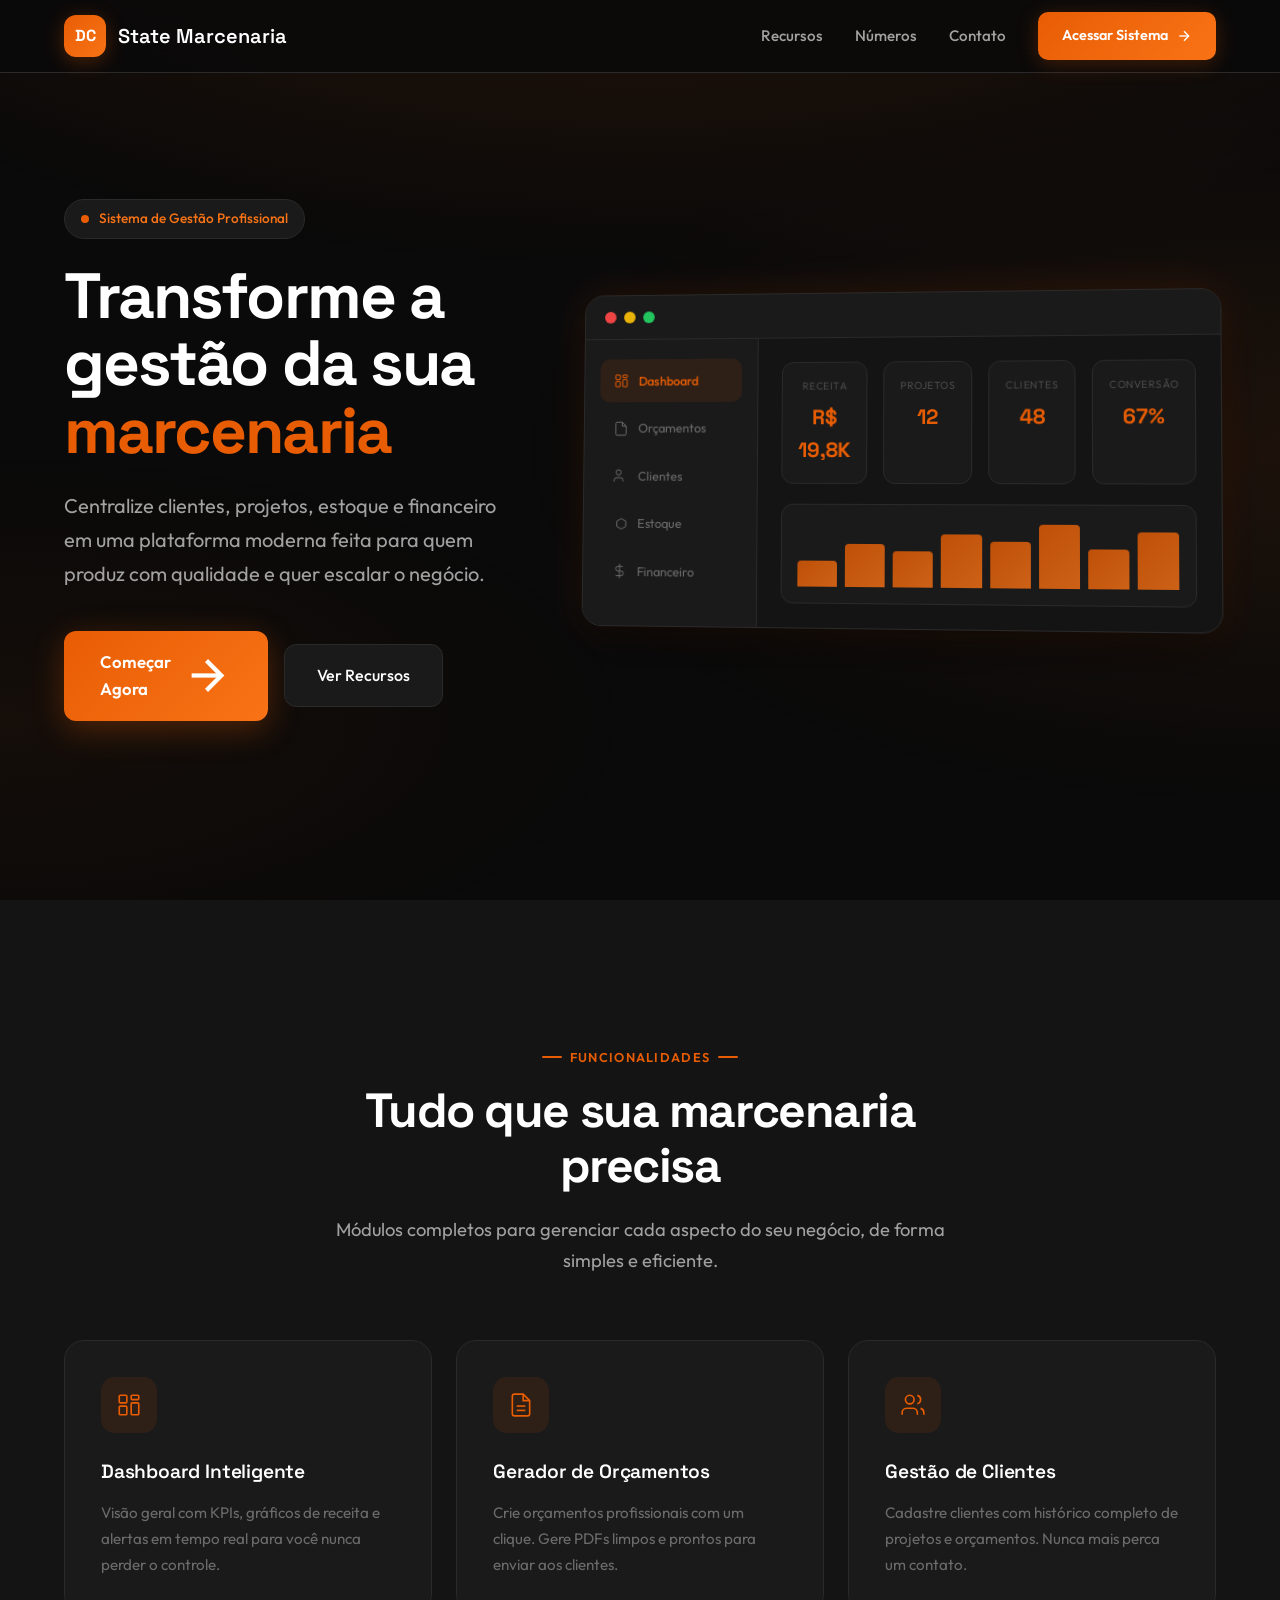
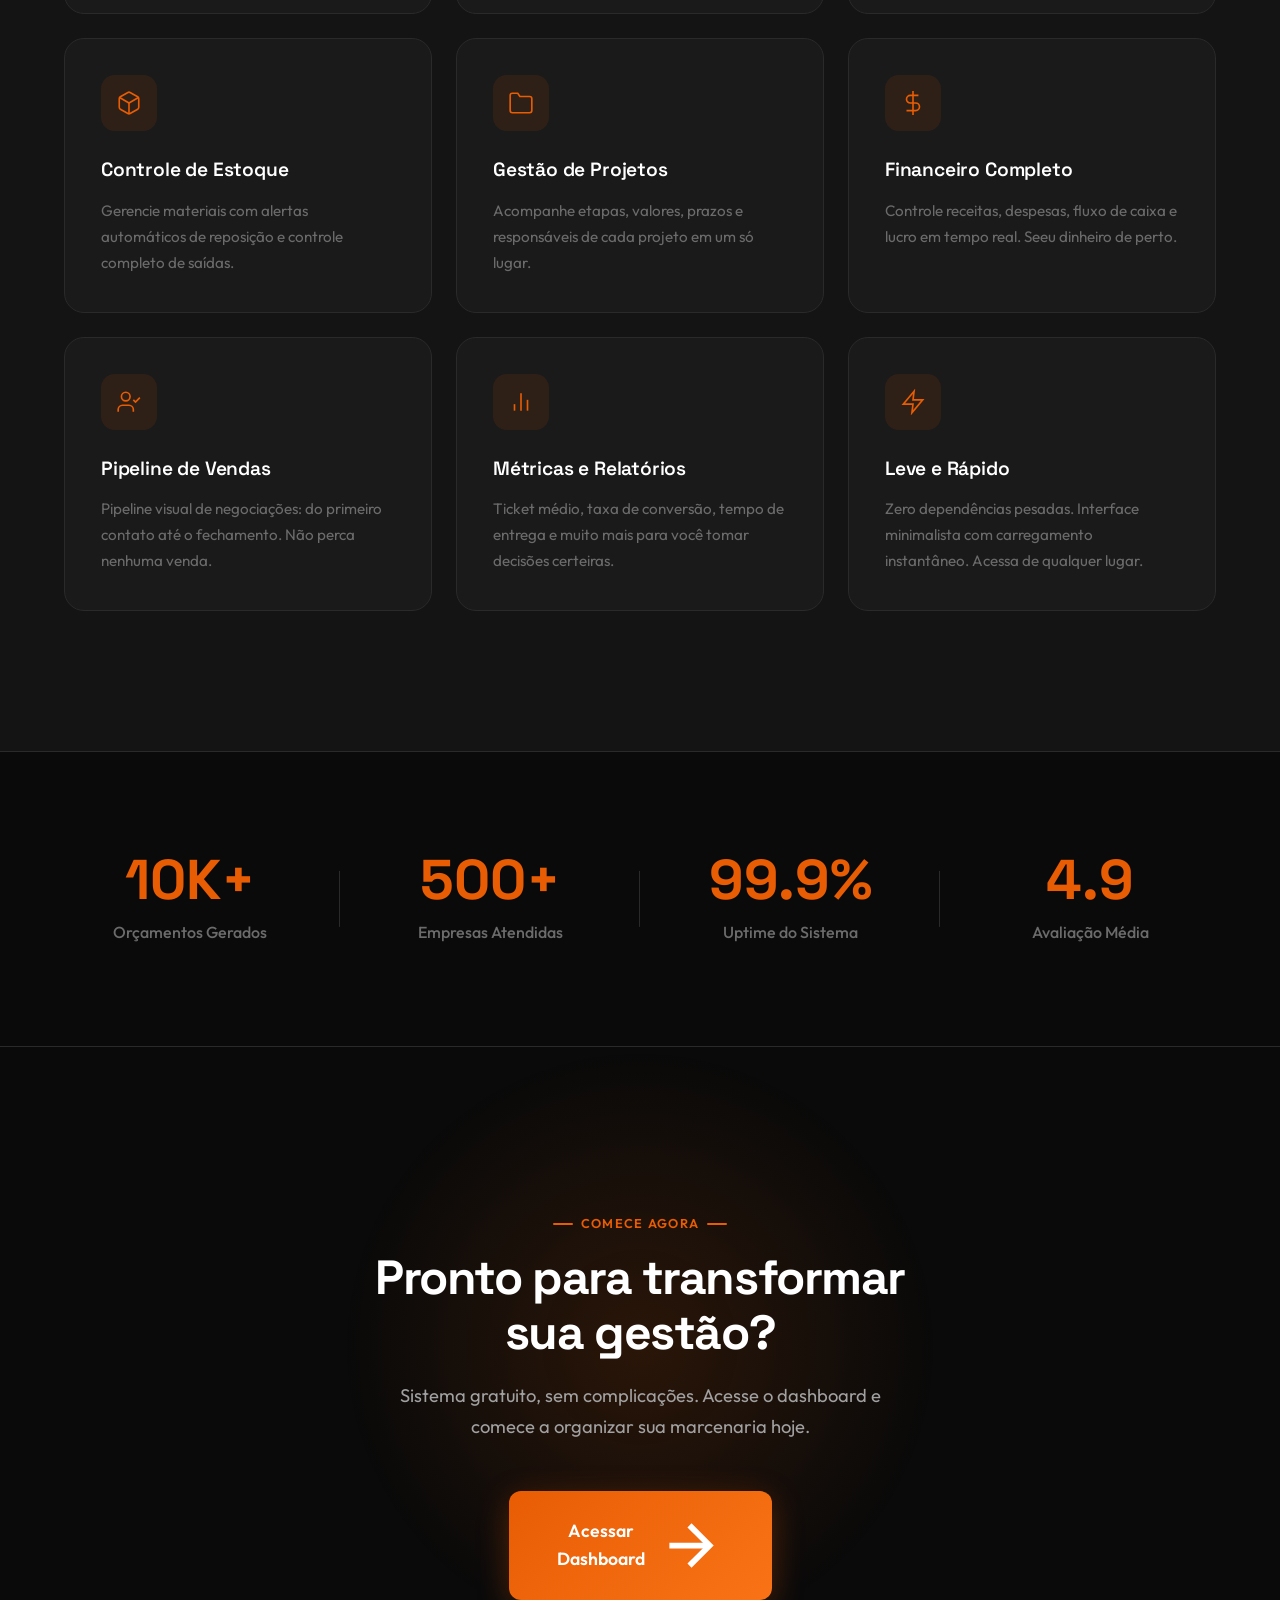
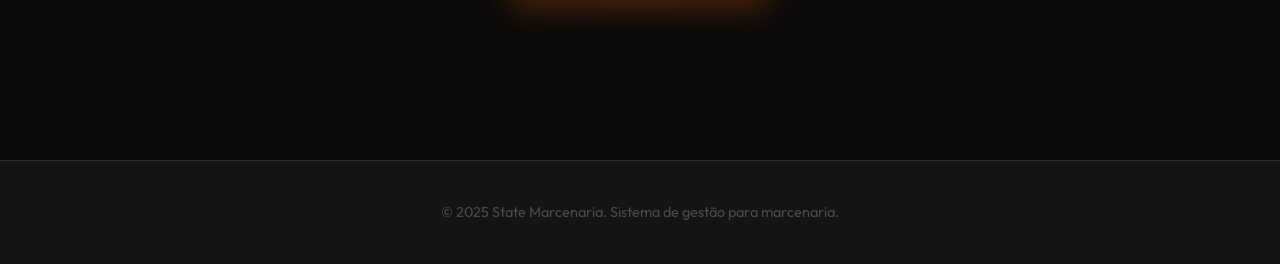
==== commit c7914d9d: "Atualiza para State Marcenaria: logo, header preto no PDF, anotoções e imagens no orçamento" ====
--- a/index.html
+++ b/index.html
@@ -3,11 +3,10 @@
 <head>
     <meta charset="UTF-8">
     <meta name="viewport" content="width=device-width, initial-scale=1.0">
-    <link rel="icon" href="data:image/svg+xml,<svg xmlns='http://www.w3.org/2000/svg' viewBox='0 0 100 100'><rect fill='%23e85d04' rx='15' width='100' height='100'/><text y='.9em' x='50%' dominant-baseline='middle' text-anchor='middle' font-size='55' font-weight='bold' fill='white'>DC</text></svg>">
-    <title>Digital Corte — Sistema de Gestão para Marcenaria</title>
+    <link rel="icon" href="data:image/svg+xml,<svg xmlns='http://www.w3.org/2000/svg' viewBox='0 0 100 100'><rect fill='%23e85d04' rx='20' width='100' height='100'/><circle cx='35' cy='50' r='12' fill='white'/><circle cx='65' cy='50' r='12' fill='white'/><rect x='25' y='68' width='50' height='8' rx='4' fill='white'/></svg>">
+    <title>State Marcenaria — Sistema de Gestão para Marcenaria</title>
     <meta name="description" content="Gerencie sua marcenaria com eficiência. Controle clientes, projetos, estoque, financeiro e orçamentos em um sistema moderno, leve e profissional.">
     <link rel="stylesheet" href="landing.css">
-    <link rel="icon" href="data:image/svg+xml,<svg xmlns='http://www.w3.org/2000/svg' viewBox='0 0 100 100'><rect fill='%23e85d04' rx='15' width='100' height='100'/><text y='.9em' x='50%' dominant-baseline='middle' text-anchor='middle' font-size='55' font-weight='bold' fill='white'>DC</text></svg>">
 </head>
 <body>
     <!-- Header -->
@@ -15,7 +14,7 @@
         <div class="container">
             <a href="#" class="landing-logo">
                 <div class="landing-logo-mark">DC</div>
-                <span class="landing-logo-text">Digital Corte</span>
+                <span class="landing-logo-text">State Marcenaria</span>
             </a>
             <nav class="landing-nav">
                 <ul class="landing-nav-links">
@@ -233,7 +232,7 @@
     <!-- Footer -->
     <footer class="landing-footer">
         <div class="container">
-            <p>© 2025 Digital Corte. Sistema de gestão para marcenaria.</p>
+            <p>© 2025 State Marcenaria. Sistema de gestão para marcenaria.</p>
         </div>
     </footer>
 </body>
